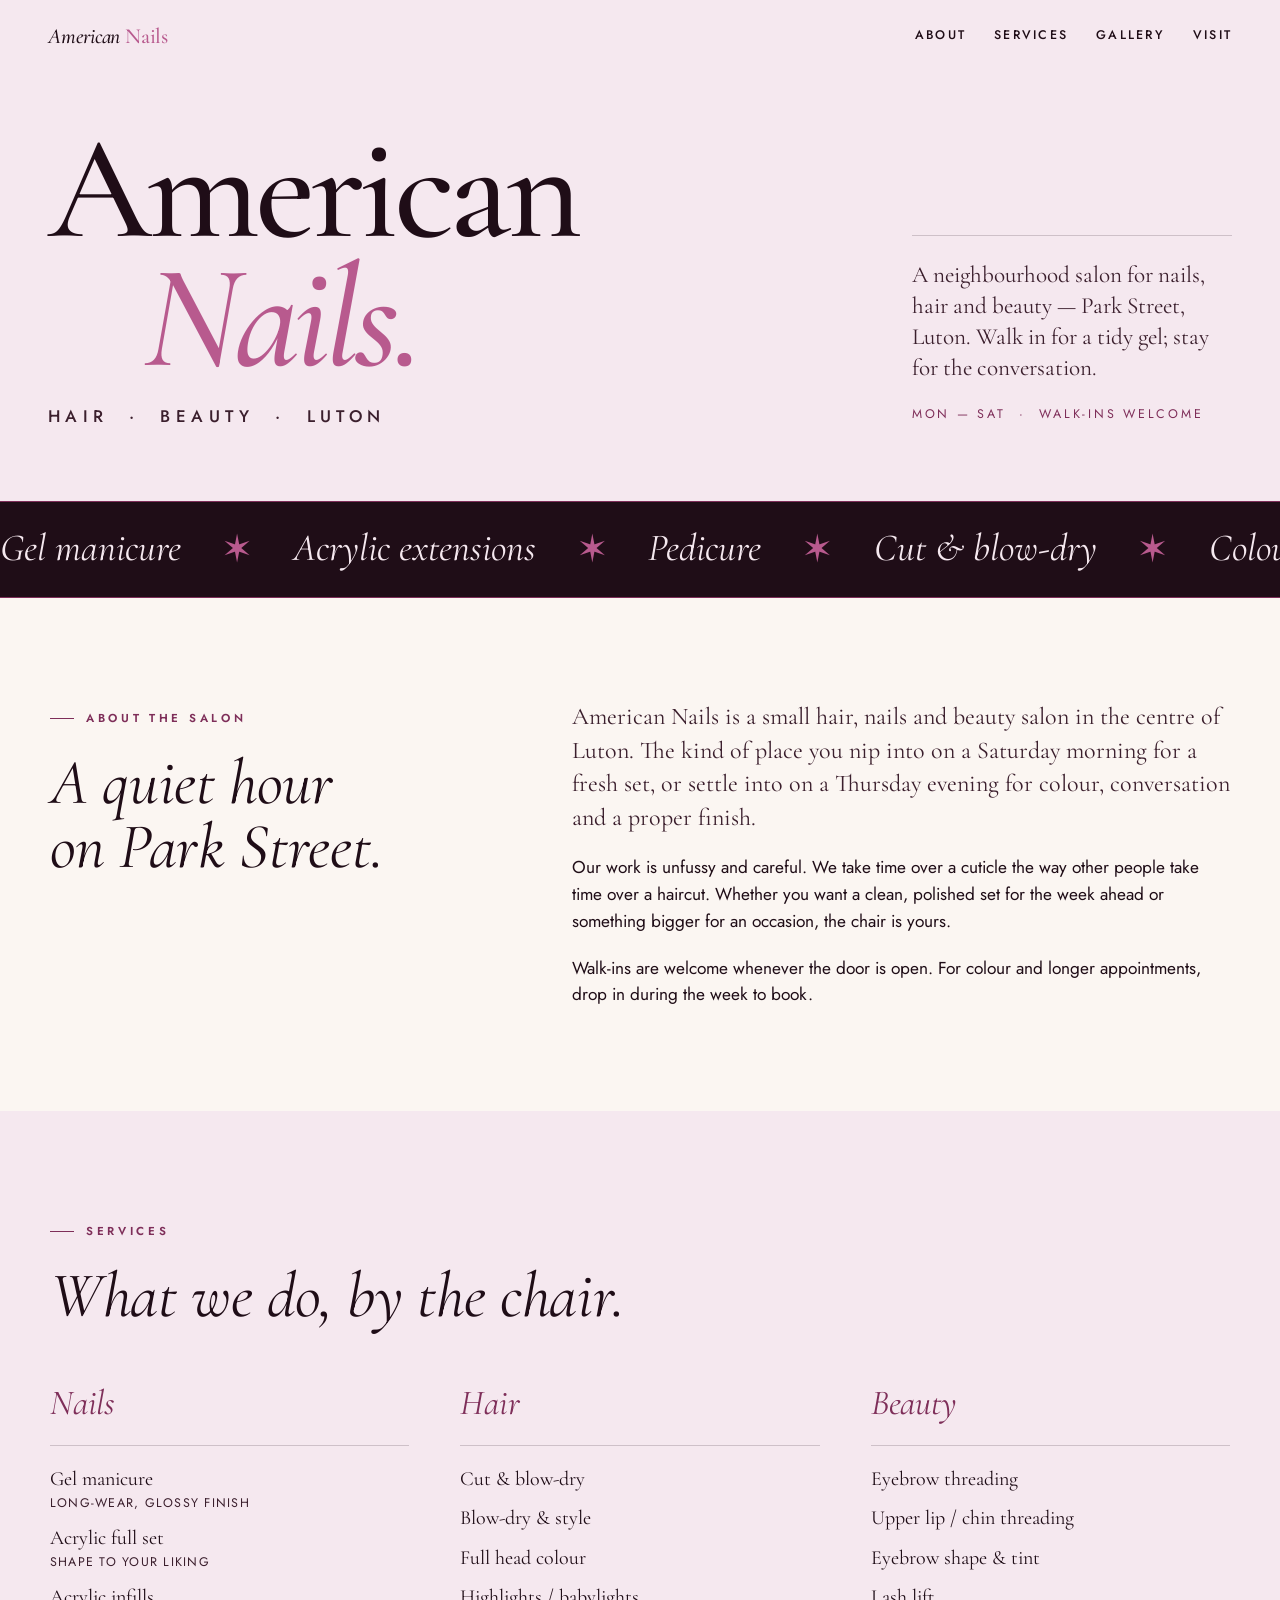
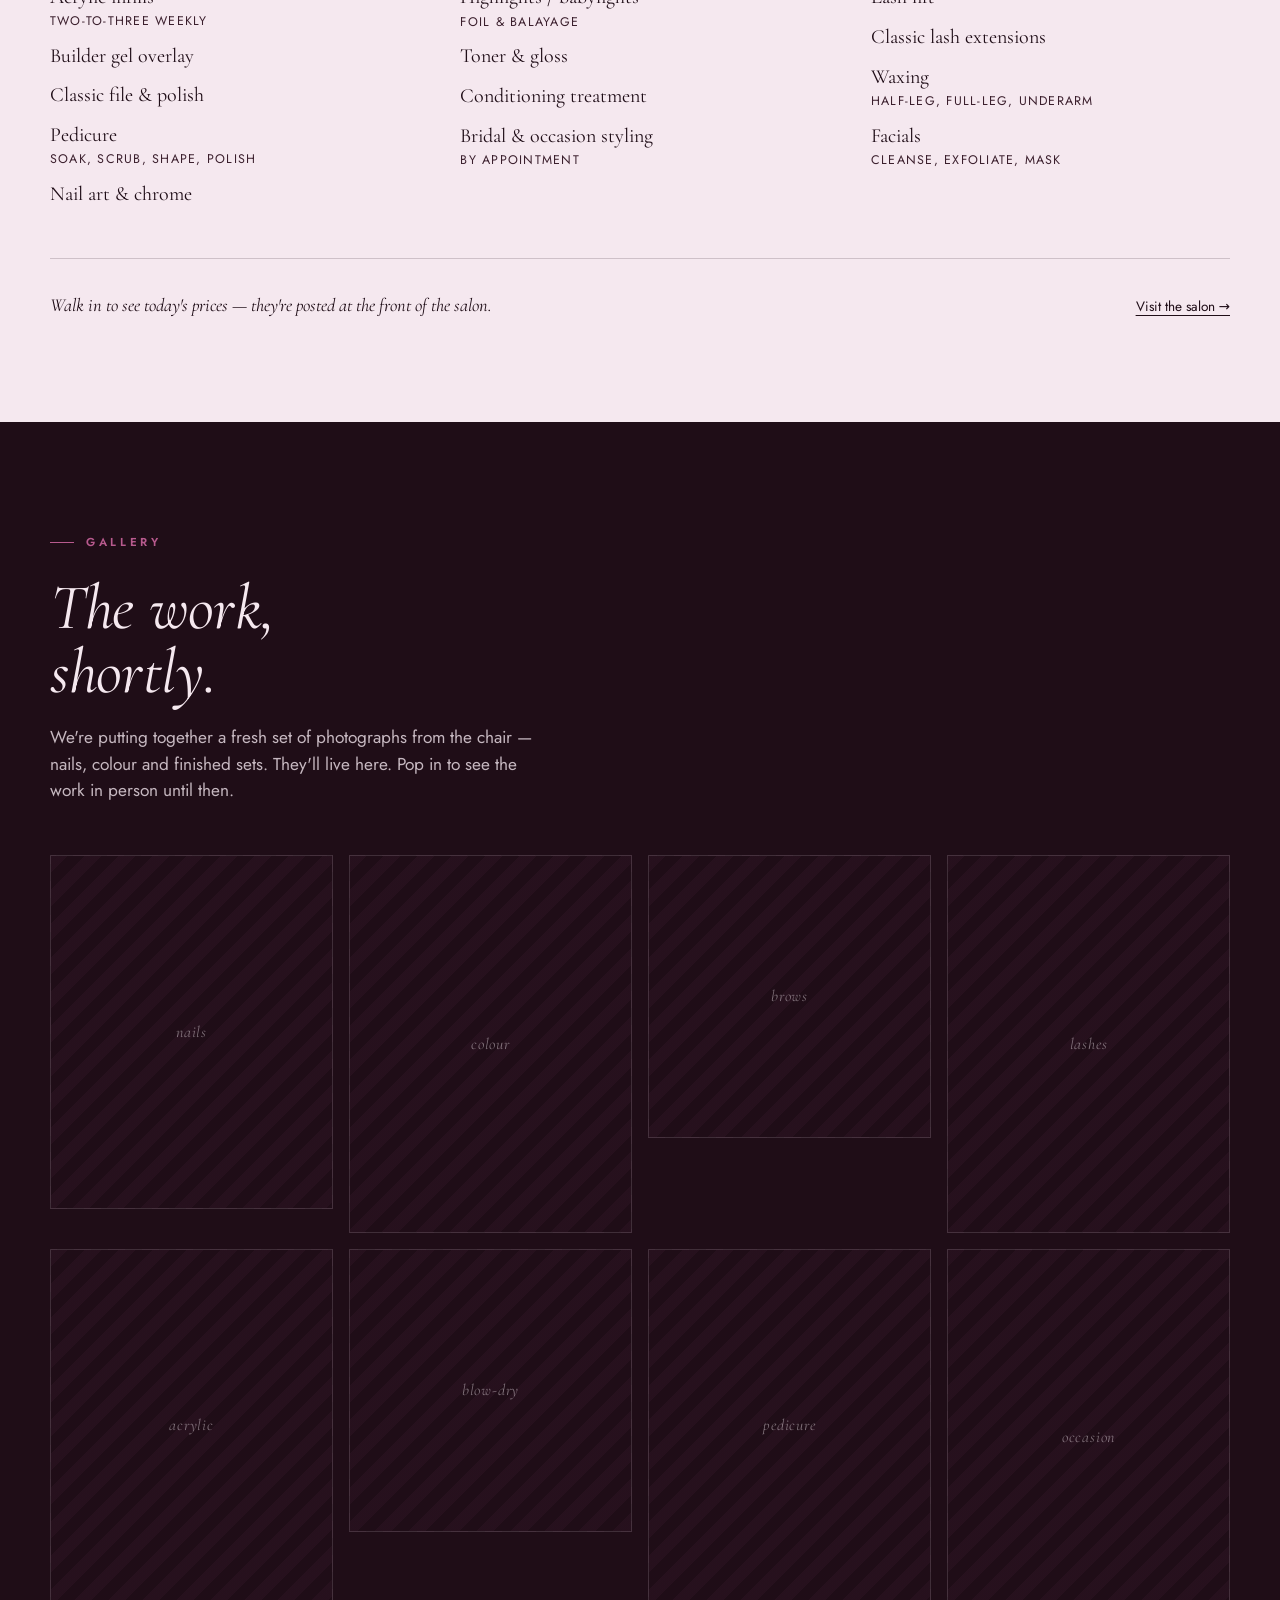
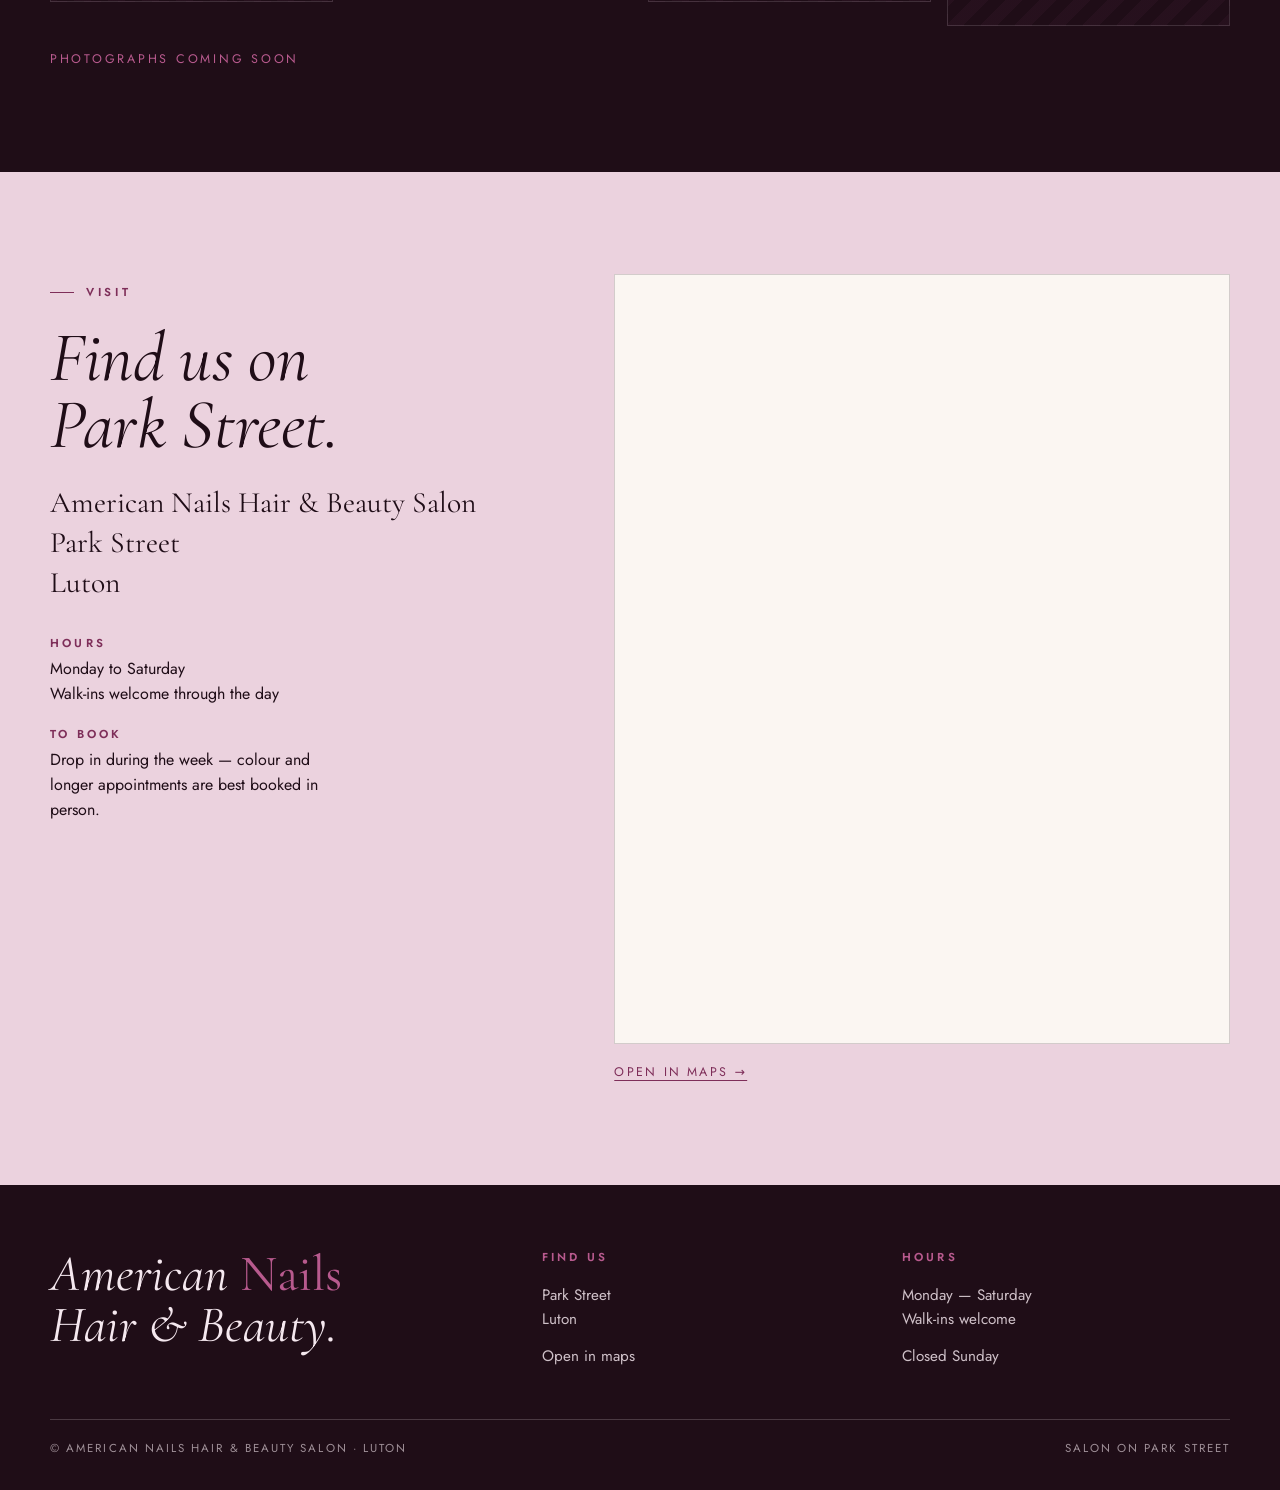
==== index.html @ e78042a4 "Build Jr · american-nails-hair-beauty-salon · 2026-05-12" ====
<!doctype html>
<html lang="en-GB">
<head>
<meta charset="utf-8">
<meta name="viewport" content="width=device-width, initial-scale=1">
<title>American Nails Hair &amp; Beauty Salon — Luton</title>
<meta name="description" content="Nails, hair and beauty on Park Street, Luton. A neighbourhood salon for gel, acrylic, cuts, colour, brows, lashes and waxing.">
<link rel="preconnect" href="https://fonts.googleapis.com">
<link rel="preconnect" href="https://fonts.gstatic.com" crossorigin>
<link href="https://fonts.googleapis.com/css2?family=Cormorant+Garamond:ital,wght@0,300;0,500;0,700;1,400;1,500&family=Jost:wght@300;400;500;600&display=swap" rel="stylesheet">
<style>
  :root {
    --rose:       #B85A8E;
    --rose-deep:  #7E2E59;
    --blush:      #F5E8EF;
    --blush-deep: #EBD2DE;
    --cream:      #FBF6F2;
    --ink:        #1F0D17;
    --ink-soft:   #3B1F2D;
    --rule:       rgba(31, 13, 23, 0.18);
    --display: "Cormorant Garamond", "Times New Roman", serif;
    --body:    "Jost", system-ui, sans-serif;
  }

  * { box-sizing: border-box; }
  html { -webkit-text-size-adjust: 100%; scroll-behavior: smooth; }
  body {
    margin: 0;
    background: var(--blush);
    color: var(--ink);
    font-family: var(--body);
    font-weight: 400;
    font-size: clamp(0.98rem, 0.85rem + 0.35vw, 1.08rem);
    line-height: 1.55;
    text-rendering: optimizeLegibility;
    -webkit-font-smoothing: antialiased;
  }

  h1, h2, h3, h4 {
    font-family: var(--display);
    font-weight: 500;
    text-wrap: balance;
    letter-spacing: -0.005em;
    margin: 0;
  }
  p { text-wrap: pretty; margin: 0; }

  a { color: inherit; text-underline-offset: 4px; text-decoration-thickness: 1px; }
  a:hover { color: var(--rose-deep); }

  /* ───── Top bar ───── */
  .topbar {
    display: flex;
    align-items: center;
    justify-content: space-between;
    padding: 1.25rem clamp(1.25rem, 4vw, 3rem);
    font-size: 0.78rem;
    letter-spacing: 0.18em;
    text-transform: uppercase;
    font-weight: 500;
  }
  .topbar a { text-decoration: none; }
  .topbar nav { display: none; gap: 1.75rem; }
  @media (min-width: 780px) {
    .topbar nav { display: flex; }
  }
  .topbar nav a { position: relative; padding-bottom: 2px; }
  .topbar nav a::after {
    content: ""; position: absolute; inset: auto 0 0 0;
    height: 1px; background: var(--rose);
    transform: scaleX(0); transform-origin: left;
    transition: transform .35s ease;
  }
  .topbar nav a:hover::after { transform: scaleX(1); }

  .mark {
    font-family: var(--display);
    font-style: italic;
    font-size: 1.35rem;
    letter-spacing: -0.01em;
    text-transform: none;
  }
  .mark em { font-style: normal; color: var(--rose); }

  /* ───── Hero ───── */
  .hero {
    padding: clamp(2rem, 4vw, 4rem) clamp(1.25rem, 4vw, 3rem) clamp(3rem, 6vw, 6rem);
    position: relative;
  }
  .hero__grid {
    display: grid;
    grid-template-columns: 1fr;
    gap: clamp(1.5rem, 3vw, 2.5rem);
    align-items: end;
  }
  @media (min-width: 980px) {
    .hero__grid { grid-template-columns: 1.55fr 1fr; align-items: end; }
  }

  .hero h1 {
    font-size: clamp(3.2rem, 11.5vw, 10.5rem);
    line-height: 0.88;
    letter-spacing: -0.035em;
    font-weight: 500;
    color: var(--ink);
  }
  .hero h1 .italic {
    font-style: italic;
    color: var(--rose);
    display: block;
    text-indent: clamp(2rem, 8vw, 6rem);
  }
  .hero h1 .small-row {
    display: block;
    font-size: clamp(0.78rem, 0.6rem + 1vw, 1.05rem);
    font-family: var(--body);
    font-style: normal;
    letter-spacing: 0.32em;
    text-transform: uppercase;
    color: var(--ink-soft);
    margin-top: clamp(1.25rem, 2vw, 2rem);
    font-weight: 500;
  }

  .hero__aside {
    border-top: 1px solid var(--rule);
    padding-top: 1.5rem;
    max-width: 32ch;
    justify-self: end;
    text-align: left;
  }
  .hero__aside p {
    font-family: var(--display);
    font-size: clamp(1.1rem, 1vw + 0.85rem, 1.45rem);
    line-height: 1.35;
    color: var(--ink-soft);
    font-weight: 400;
  }
  .hero__aside .meta {
    margin-top: 1.25rem;
    font-family: var(--body);
    font-size: 0.78rem;
    letter-spacing: 0.22em;
    text-transform: uppercase;
    color: var(--rose-deep);
  }

  /* ───── Marquee ───── */
  .marquee {
    background: var(--ink);
    color: var(--blush);
    overflow: hidden;
    border-top: 1px solid var(--rose-deep);
    border-bottom: 1px solid var(--rose-deep);
    padding: 1.1rem 0;
    --speed: 38s;
  }
  .marquee__track {
    display: inline-flex;
    align-items: center;
    gap: 2.5rem;
    white-space: nowrap;
    animation: scroll var(--speed) linear infinite;
    font-family: var(--display);
    font-style: italic;
    font-size: clamp(1.5rem, 3vw + 0.75rem, 2.4rem);
    font-weight: 400;
  }
  .marquee__track span { display: inline-block; }
  .marquee__track .dot {
    color: var(--rose);
    font-style: normal;
    font-family: var(--body);
  }
  @keyframes scroll { from { transform: translateX(0); } to { transform: translateX(-50%); } }
  @media (prefers-reduced-motion: reduce) {
    .marquee__track { animation: none; }
  }

  /* ───── Slab system ───── */
  .slab {
    padding: clamp(4rem, 8vw, 8rem) clamp(1.25rem, 4vw, 3rem);
  }
  .slab--cream { background: var(--cream); }
  .slab--blush { background: var(--blush); }
  .slab--blush-deep { background: var(--blush-deep); }
  .slab--ink   { background: var(--ink); color: var(--blush); }
  .slab--ink a:hover { color: var(--rose); }
  .slab--ink .rule { background: rgba(245,232,239,0.2); }

  .container { max-width: 1180px; margin: 0 auto; }

  .eyebrow {
    display: inline-flex;
    align-items: center;
    gap: 0.75rem;
    font-size: 0.72rem;
    letter-spacing: 0.32em;
    text-transform: uppercase;
    color: var(--rose-deep);
    margin-bottom: 1.5rem;
    font-weight: 600;
  }
  .slab--ink .eyebrow { color: var(--rose); }
  .eyebrow::before {
    content: "";
    width: 1.5rem; height: 1px; background: currentColor;
  }

  /* ───── About ───── */
  .about__grid {
    display: grid;
    gap: clamp(2rem, 4vw, 4rem);
    grid-template-columns: 1fr;
  }
  @media (min-width: 880px) {
    .about__grid { grid-template-columns: 1fr 1.4fr; }
  }
  .about h2 {
    font-size: clamp(2.4rem, 5vw, 4.2rem);
    line-height: 1;
    font-style: italic;
    font-weight: 400;
    color: var(--ink);
  }
  .about__body p + p { margin-top: 1.25rem; }
  .about__body p:first-child {
    font-size: clamp(1.15rem, 1.4vw + 0.85rem, 1.5rem);
    font-family: var(--display);
    font-weight: 400;
    line-height: 1.4;
    color: var(--ink-soft);
  }

  /* ───── Services menu ───── */
  .menu {
    display: grid;
    gap: clamp(2.5rem, 4vw, 4rem);
    grid-template-columns: 1fr;
    margin-top: clamp(2rem, 4vw, 3rem);
  }
  @media (min-width: 880px) {
    .menu { grid-template-columns: repeat(3, 1fr); }
  }
  .menu__col h3 {
    font-size: clamp(1.6rem, 2vw + 1rem, 2.2rem);
    font-style: italic;
    font-weight: 400;
    color: var(--rose-deep);
    padding-bottom: 0.85rem;
    border-bottom: 1px solid var(--rule);
    margin-bottom: 1.25rem;
  }
  .menu ul { list-style: none; padding: 0; margin: 0; display: grid; gap: 0.85rem; }
  .menu li {
    display: grid;
    grid-template-columns: 1fr;
    align-items: baseline;
    font-family: var(--display);
    font-size: clamp(1.05rem, 1vw + 0.8rem, 1.25rem);
    line-height: 1.3;
  }
  .menu li .item-note {
    font-family: var(--body);
    font-size: 0.78rem;
    letter-spacing: 0.1em;
    text-transform: uppercase;
    color: var(--ink-soft);
    margin-top: 0.2rem;
    font-weight: 400;
  }

  .services__foot {
    margin-top: clamp(3rem, 4vw, 4.5rem);
    padding-top: 2rem;
    border-top: 1px solid var(--rule);
    display: flex;
    flex-wrap: wrap;
    gap: 1rem 2rem;
    align-items: baseline;
    justify-content: space-between;
    font-size: 0.85rem;
  }
  .services__foot em {
    font-family: var(--display);
    font-style: italic;
    font-size: 1.15rem;
    color: var(--ink);
  }

  /* ───── Gallery ───── */
  .gallery h2 {
    font-size: clamp(2.4rem, 5vw, 4.2rem);
    line-height: 1;
    font-style: italic;
    font-weight: 400;
  }
  .gallery__intro {
    max-width: 50ch;
    margin-top: 1.25rem;
    color: rgba(245,232,239,0.78);
  }
  .gallery__grid {
    margin-top: clamp(2.5rem, 4vw, 4rem);
    display: grid;
    gap: 0.75rem;
    grid-template-columns: repeat(2, 1fr);
  }
  @media (min-width: 720px) {
    .gallery__grid { grid-template-columns: repeat(4, 1fr); gap: 1rem; }
  }
  .gallery__cell {
    position: relative;
    aspect-ratio: 3 / 4;
    border: 1px solid rgba(245,232,239,0.15);
    display: grid;
    place-items: center;
    color: rgba(245,232,239,0.45);
    overflow: hidden;
    background:
      repeating-linear-gradient(
        135deg,
        rgba(184,90,142,0.05) 0 12px,
        rgba(184,90,142,0.0) 12px 24px
      );
  }
  .gallery__cell:nth-child(odd) { aspect-ratio: 4 / 5; }
  .gallery__cell:nth-child(3n)  { aspect-ratio: 1 / 1; }
  .gallery__cell span {
    font-family: var(--display);
    font-style: italic;
    font-size: 1rem;
    letter-spacing: 0.05em;
  }
  .gallery__note {
    margin-top: 1.5rem;
    font-size: 0.78rem;
    letter-spacing: 0.22em;
    text-transform: uppercase;
    color: var(--rose);
  }

  /* ───── Contact / Visit ───── */
  .visit__grid {
    display: grid;
    gap: clamp(2rem, 4vw, 3.5rem);
    grid-template-columns: 1fr;
    align-items: start;
  }
  @media (min-width: 880px) {
    .visit__grid { grid-template-columns: 1fr 1.2fr; }
  }
  .visit h2 {
    font-size: clamp(2.6rem, 5.5vw, 4.5rem);
    line-height: 0.95;
    font-style: italic;
    font-weight: 400;
  }
  .visit address {
    font-style: normal;
    font-family: var(--display);
    font-size: clamp(1.3rem, 1.5vw + 0.9rem, 1.85rem);
    line-height: 1.35;
    margin-top: 1.5rem;
    color: var(--ink);
  }
  .visit address span { display: block; }
  .visit__meta {
    margin-top: 2rem;
    display: grid;
    gap: 1.25rem;
    font-size: 0.85rem;
    max-width: 36ch;
  }
  .visit__meta dt {
    font-size: 0.72rem;
    letter-spacing: 0.28em;
    text-transform: uppercase;
    color: var(--rose-deep);
    margin-bottom: 0.25rem;
    font-weight: 600;
  }
  .visit__meta dd { margin: 0; font-size: 1rem; }

  .map-frame {
    border: 1px solid var(--rule);
    aspect-ratio: 4 / 5;
    width: 100%;
    background: var(--cream);
  }
  @media (min-width: 880px) {
    .map-frame { aspect-ratio: 4 / 5; }
  }

  /* ───── Footer ───── */
  footer {
    background: var(--ink);
    color: var(--blush);
    padding: clamp(3rem, 5vw, 5rem) clamp(1.25rem, 4vw, 3rem) 2rem;
  }
  .foot__grid {
    display: grid;
    gap: 2rem;
    grid-template-columns: 1fr;
  }
  @media (min-width: 780px) {
    .foot__grid { grid-template-columns: 1.4fr 1fr 1fr; align-items: start; }
  }
  .foot__title {
    font-family: var(--display);
    font-style: italic;
    font-size: clamp(2.2rem, 4vw, 3.5rem);
    line-height: 1;
    color: var(--blush);
  }
  .foot__title em {
    font-style: normal;
    color: var(--rose);
  }
  .foot__col h4 {
    font-family: var(--body);
    font-size: 0.72rem;
    letter-spacing: 0.28em;
    text-transform: uppercase;
    color: var(--rose);
    margin-bottom: 1rem;
    font-weight: 600;
  }
  .foot__col p, .foot__col a {
    color: rgba(245,232,239,0.82);
    text-decoration: none;
    line-height: 1.6;
    font-size: 0.95rem;
  }
  .foot__col a:hover { color: var(--rose); }
  .foot__rule {
    margin-top: clamp(2.5rem, 4vw, 4rem);
    padding-top: 1.25rem;
    border-top: 1px solid rgba(245,232,239,0.2);
    font-size: 0.72rem;
    letter-spacing: 0.18em;
    text-transform: uppercase;
    color: rgba(245,232,239,0.6);
    display: flex;
    justify-content: space-between;
    flex-wrap: wrap;
    gap: 0.5rem;
  }

  /* ───── Scroll reveals (progressive enhancement) ───── */
  @supports (animation-timeline: view()) {
    .reveal {
      animation: rise both;
      animation-timeline: view();
      animation-range: entry 0% cover 30%;
    }
    @keyframes rise {
      from { opacity: 0; transform: translateY(1.5rem); }
      to   { opacity: 1; transform: translateY(0); }
    }
  }
  @media (prefers-reduced-motion: reduce) {
    .reveal { animation: none !important; opacity: 1 !important; transform: none !important; }
  }

  /* small util */
  .sr-only {
    position: absolute; width: 1px; height: 1px; padding: 0;
    margin: -1px; overflow: hidden; clip: rect(0,0,0,0);
    white-space: nowrap; border: 0;
  }
</style>
</head>
<body>

<header class="topbar">
  <a href="#top" class="mark">American <em>Nails</em></a>
  <nav aria-label="primary">
    <a href="#about">About</a>
    <a href="#services">Services</a>
    <a href="#gallery">Gallery</a>
    <a href="#visit">Visit</a>
  </nav>
</header>

<section id="top" class="hero">
  <div class="hero__grid">
    <h1>
      American
      <span class="italic">Nails.</span>
      <span class="small-row">Hair &nbsp;·&nbsp; Beauty &nbsp;·&nbsp; Luton</span>
    </h1>
    <aside class="hero__aside">
      <p>A neighbourhood salon for nails, hair and beauty — Park Street, Luton. Walk in for a tidy gel; stay for the conversation.</p>
      <div class="meta">Mon — Sat &nbsp;·&nbsp; Walk-ins welcome</div>
    </aside>
  </div>
</section>

<section class="marquee" aria-hidden="true">
  <div class="marquee__track">
    <span>Gel manicure</span><span class="dot">✶</span>
    <span>Acrylic extensions</span><span class="dot">✶</span>
    <span>Pedicure</span><span class="dot">✶</span>
    <span>Cut &amp; blow-dry</span><span class="dot">✶</span>
    <span>Colour</span><span class="dot">✶</span>
    <span>Threading</span><span class="dot">✶</span>
    <span>Waxing</span><span class="dot">✶</span>
    <span>Lashes</span><span class="dot">✶</span>
    <span>Brows</span><span class="dot">✶</span>
    <!-- duplicate for seamless loop -->
    <span>Gel manicure</span><span class="dot">✶</span>
    <span>Acrylic extensions</span><span class="dot">✶</span>
    <span>Pedicure</span><span class="dot">✶</span>
    <span>Cut &amp; blow-dry</span><span class="dot">✶</span>
    <span>Colour</span><span class="dot">✶</span>
    <span>Threading</span><span class="dot">✶</span>
    <span>Waxing</span><span class="dot">✶</span>
    <span>Lashes</span><span class="dot">✶</span>
    <span>Brows</span><span class="dot">✶</span>
  </div>
</section>

<section id="about" class="slab slab--cream about">
  <div class="container about__grid">
    <div class="reveal">
      <div class="eyebrow">About the salon</div>
      <h2>A quiet hour<br>on Park Street.</h2>
    </div>
    <div class="about__body reveal">
      <p>American Nails is a small hair, nails and beauty salon in the centre of Luton. The kind of place you nip into on a Saturday morning for a fresh set, or settle into on a Thursday evening for colour, conversation and a proper finish.</p>
      <p>Our work is unfussy and careful. We take time over a cuticle the way other people take time over a haircut. Whether you want a clean, polished set for the week ahead or something bigger for an occasion, the chair is yours.</p>
      <p>Walk-ins are welcome whenever the door is open. For colour and longer appointments, drop in during the week to book.</p>
    </div>
  </div>
</section>

<section id="services" class="slab slab--blush services">
  <div class="container">
    <div class="reveal">
      <div class="eyebrow">Services</div>
      <h2 style="font-size: clamp(2.4rem, 5vw, 4.2rem); font-style: italic; font-weight: 400; line-height: 1;">
        What we do, by the chair.
      </h2>
    </div>

    <div class="menu">
      <div class="menu__col reveal">
        <h3>Nails</h3>
        <ul>
          <li>Gel manicure<br><span class="item-note">Long-wear, glossy finish</span></li>
          <li>Acrylic full set<br><span class="item-note">Shape to your liking</span></li>
          <li>Acrylic infills<br><span class="item-note">Two-to-three weekly</span></li>
          <li>Builder gel overlay</li>
          <li>Classic file &amp; polish</li>
          <li>Pedicure<br><span class="item-note">Soak, scrub, shape, polish</span></li>
          <li>Nail art &amp; chrome</li>
        </ul>
      </div>

      <div class="menu__col reveal">
        <h3>Hair</h3>
        <ul>
          <li>Cut &amp; blow-dry</li>
          <li>Blow-dry &amp; style</li>
          <li>Full head colour</li>
          <li>Highlights / babylights<br><span class="item-note">Foil &amp; balayage</span></li>
          <li>Toner &amp; gloss</li>
          <li>Conditioning treatment</li>
          <li>Bridal &amp; occasion styling<br><span class="item-note">By appointment</span></li>
        </ul>
      </div>

      <div class="menu__col reveal">
        <h3>Beauty</h3>
        <ul>
          <li>Eyebrow threading</li>
          <li>Upper lip / chin threading</li>
          <li>Eyebrow shape &amp; tint</li>
          <li>Lash lift</li>
          <li>Classic lash extensions</li>
          <li>Waxing<br><span class="item-note">Half-leg, full-leg, underarm</span></li>
          <li>Facials<br><span class="item-note">Cleanse, exfoliate, mask</span></li>
        </ul>
      </div>
    </div>

    <div class="services__foot">
      <em>Walk in to see today's prices — they're posted at the front of the salon.</em>
      <a href="#visit">Visit the salon →</a>
    </div>
  </div>
</section>

<section id="gallery" class="slab slab--ink gallery">
  <div class="container">
    <div class="reveal">
      <div class="eyebrow">Gallery</div>
      <h2>The work,<br>shortly.</h2>
      <p class="gallery__intro">We're putting together a fresh set of photographs from the chair — nails, colour and finished sets. They'll live here. Pop in to see the work in person until then.</p>
    </div>

    <div class="gallery__grid reveal">
      <div class="gallery__cell"><span>nails</span></div>
      <div class="gallery__cell"><span>colour</span></div>
      <div class="gallery__cell"><span>brows</span></div>
      <div class="gallery__cell"><span>lashes</span></div>
      <div class="gallery__cell"><span>acrylic</span></div>
      <div class="gallery__cell"><span>blow-dry</span></div>
      <div class="gallery__cell"><span>pedicure</span></div>
      <div class="gallery__cell"><span>occasion</span></div>
    </div>

    <p class="gallery__note">Photographs coming soon</p>
  </div>
</section>

<section id="visit" class="slab slab--blush-deep visit">
  <div class="container visit__grid">
    <div class="reveal">
      <div class="eyebrow">Visit</div>
      <h2>Find us on<br>Park Street.</h2>
      <address>
        <span>American Nails Hair &amp; Beauty Salon</span>
        <span>Park Street</span>
        <span>Luton</span>
      </address>
      <dl class="visit__meta">
        <div>
          <dt>Hours</dt>
          <dd>Monday to Saturday<br>Walk-ins welcome through the day</dd>
        </div>
        <div>
          <dt>To book</dt>
          <dd>Drop in during the week — colour and longer appointments are best booked in person.</dd>
        </div>
      </dl>
    </div>

    <div class="reveal">
      <iframe
        class="map-frame"
        title="Map showing American Nails on Park Street, Luton"
        loading="lazy"
        referrerpolicy="no-referrer-when-downgrade"
        src="https://www.openstreetmap.org/export/embed.html?bbox=-0.4176797%2C51.8728022%2C-0.4076797%2C51.8828022&amp;layer=mapnik&amp;marker=51.8778022%2C-0.4126797"></iframe>
      <p style="margin-top: 0.75rem; font-size: 0.78rem; letter-spacing: 0.18em; text-transform: uppercase; color: var(--rose-deep);">
        <a href="https://www.openstreetmap.org/?mlat=51.8778022&amp;mlon=-0.4126797#map=18/51.8778022/-0.4126797" target="_blank" rel="noopener">Open in maps →</a>
      </p>
    </div>
  </div>
</section>

<footer>
  <div class="container">
    <div class="foot__grid">
      <div>
        <p class="foot__title">American <em>Nails</em><br>Hair &amp; Beauty.</p>
      </div>
      <div class="foot__col">
        <h4>Find us</h4>
        <p>Park Street<br>Luton</p>
        <p style="margin-top: 0.75rem;"><a href="https://www.openstreetmap.org/?mlat=51.8778022&amp;mlon=-0.4126797#map=18/51.8778022/-0.4126797" target="_blank" rel="noopener">Open in maps</a></p>
      </div>
      <div class="foot__col">
        <h4>Hours</h4>
        <p>Monday — Saturday<br>Walk-ins welcome</p>
        <p style="margin-top: 0.75rem;">Closed Sunday</p>
      </div>
    </div>
    <div class="foot__rule">
      <span>© American Nails Hair &amp; Beauty Salon · Luton</span>
      <span>Salon on Park Street</span>
    </div>
  </div>
</footer>

</body>
</html>
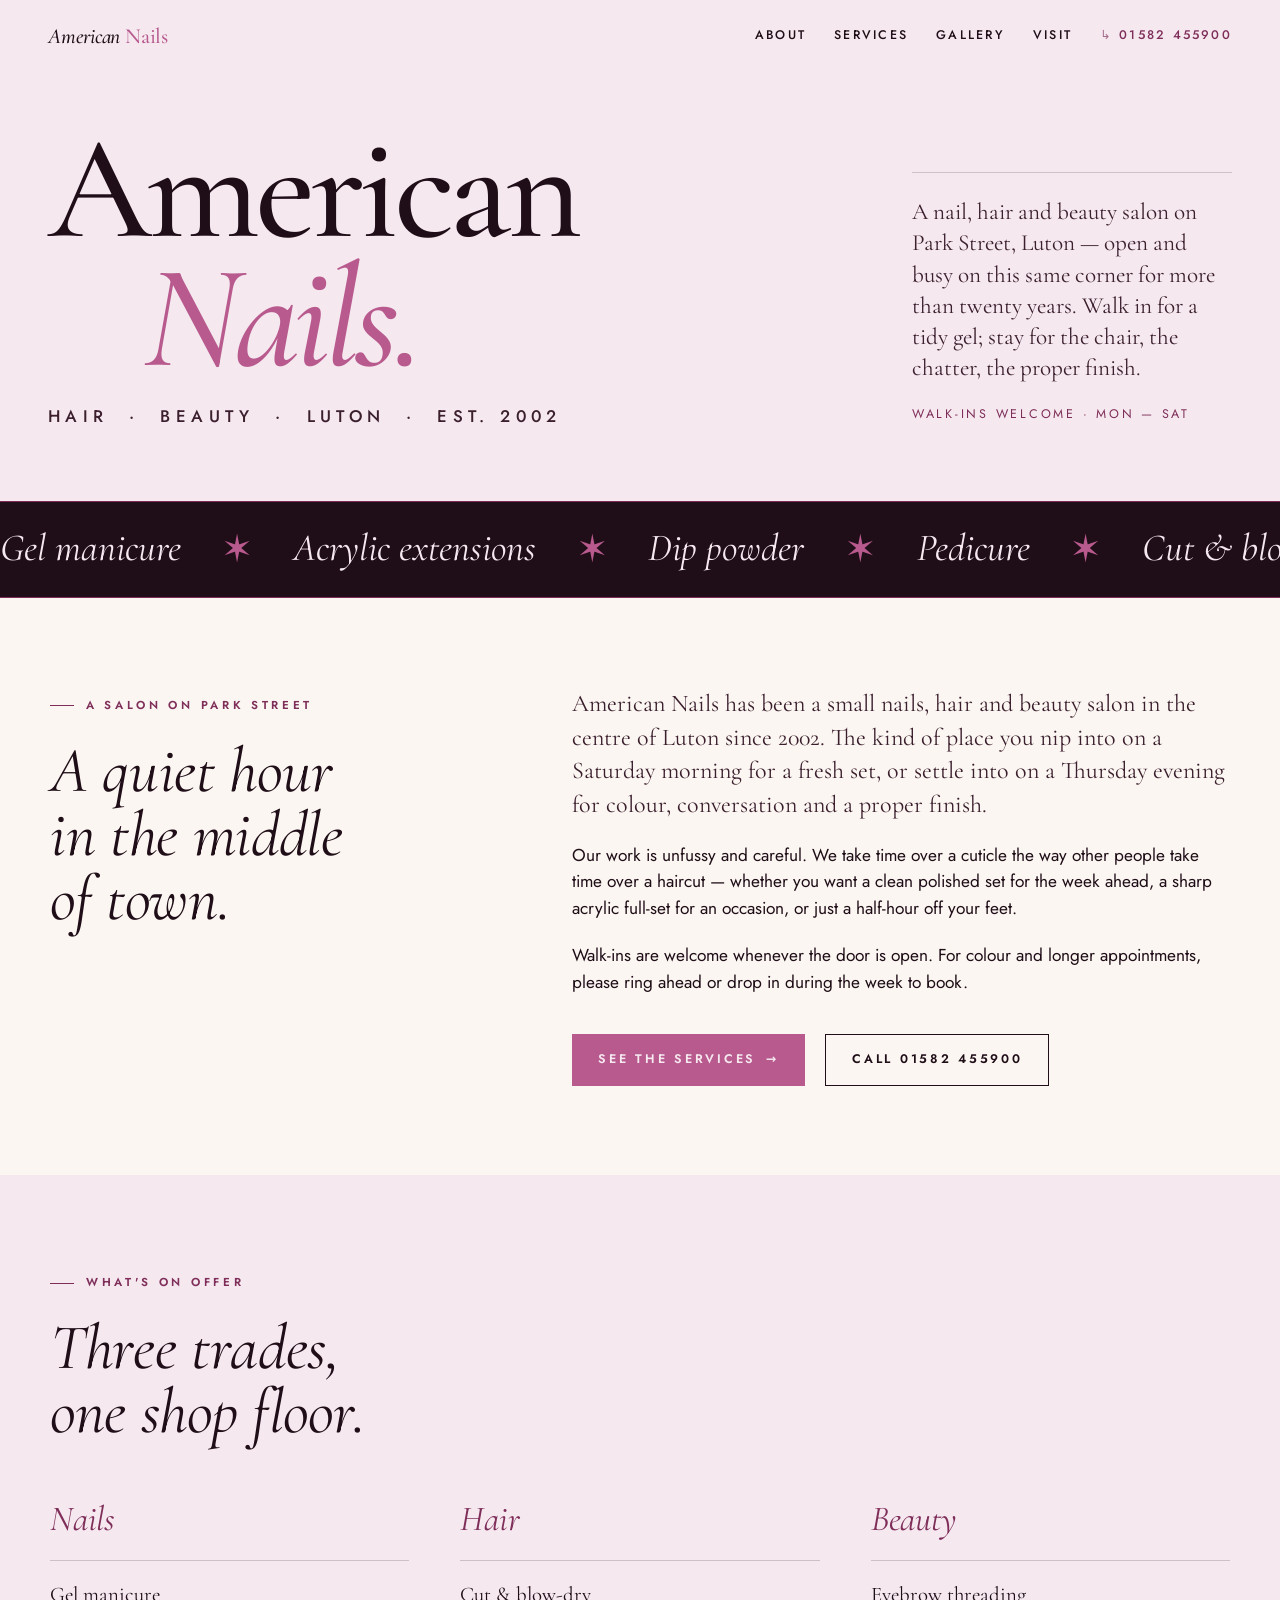
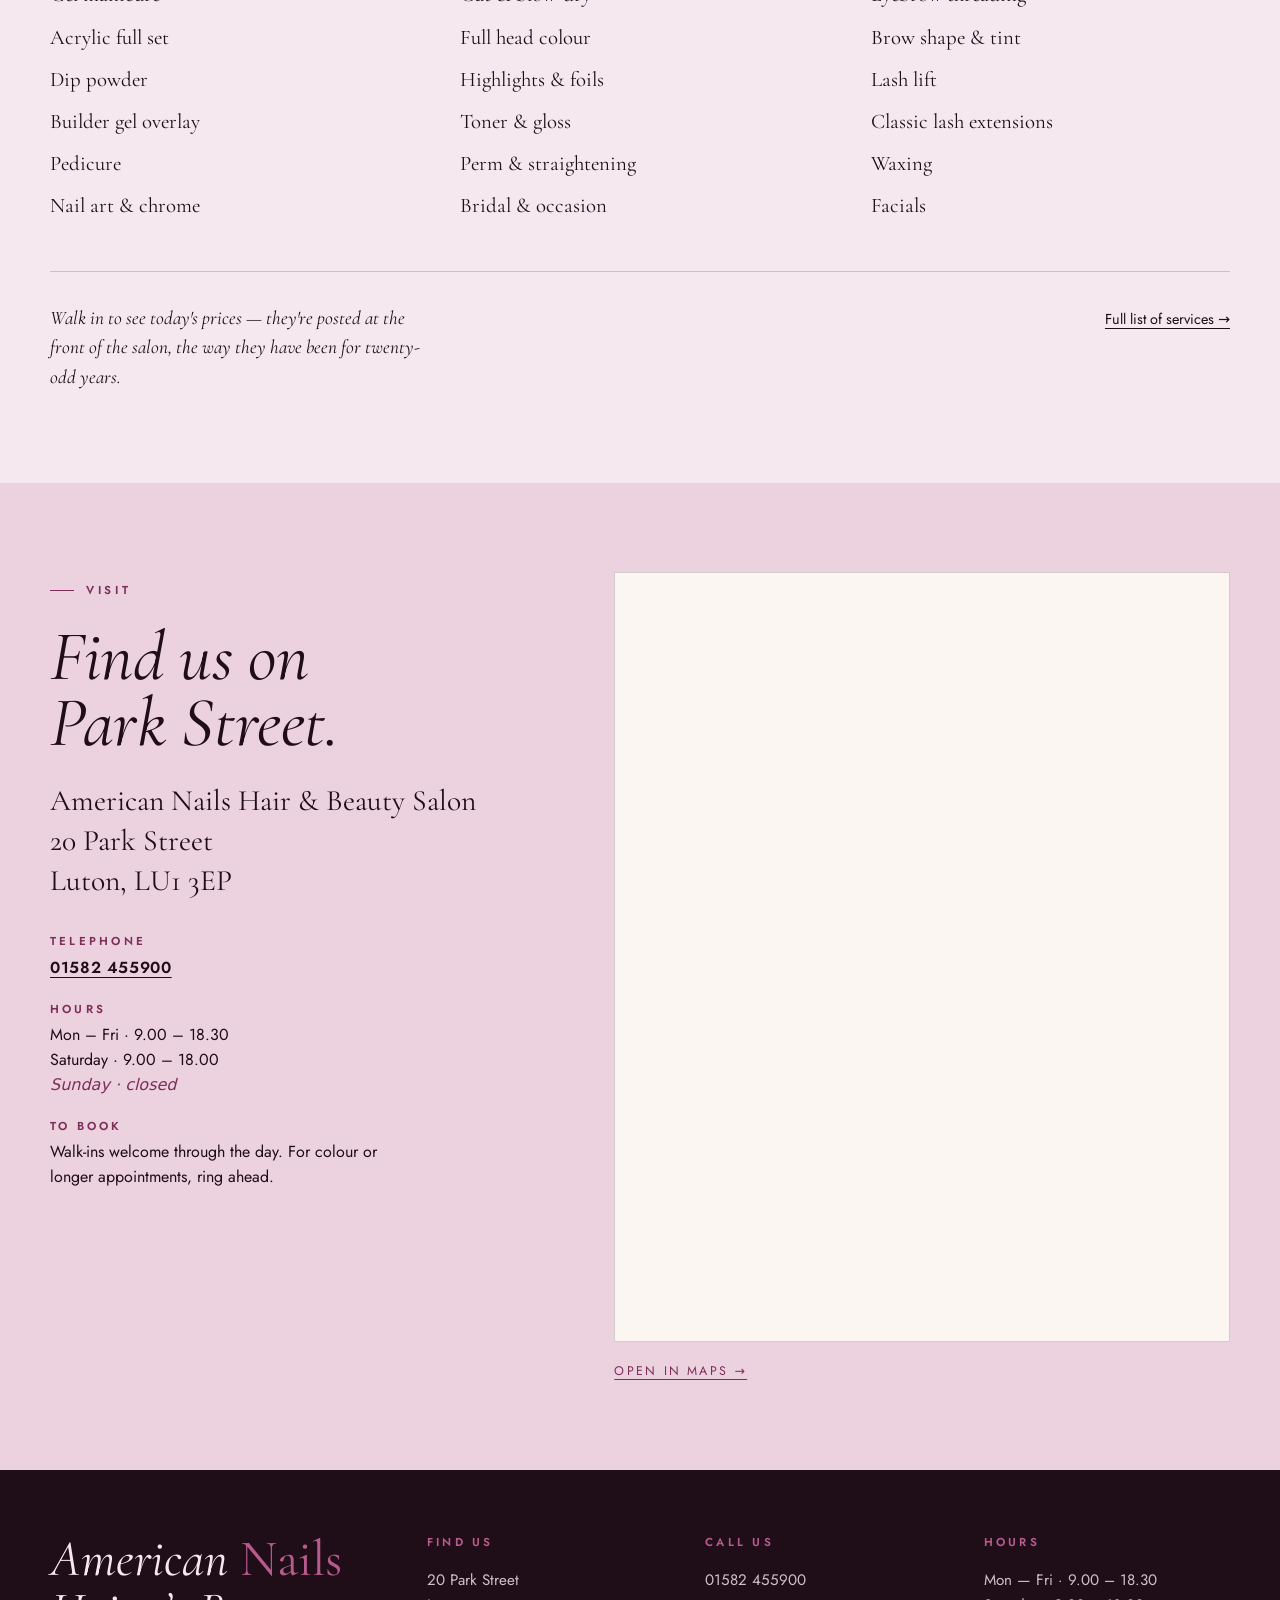
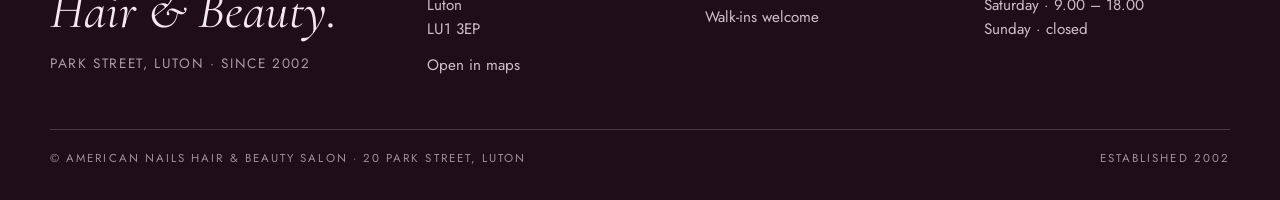
==== commit 1e752351: "Build Jr · american-nails-hair-beauty-salon · 2026-05-30" ====
--- a/index.html
+++ b/index.html
@@ -3,496 +3,45 @@
 <head>
 <meta charset="utf-8">
 <meta name="viewport" content="width=device-width, initial-scale=1">
-<title>American Nails Hair &amp; Beauty Salon — Luton</title>
-<meta name="description" content="Nails, hair and beauty on Park Street, Luton. A neighbourhood salon for gel, acrylic, cuts, colour, brows, lashes and waxing.">
+<title>American Nails Hair &amp; Beauty Salon — Park Street, Luton</title>
+<meta name="description" content="A neighbourhood nail, hair and beauty salon on Park Street, Luton — open since 2002. Gel, acrylic, pedicure, cuts, colour, brows, lashes and waxing.">
 <link rel="preconnect" href="https://fonts.googleapis.com">
 <link rel="preconnect" href="https://fonts.gstatic.com" crossorigin>
 <link href="https://fonts.googleapis.com/css2?family=Cormorant+Garamond:ital,wght@0,300;0,500;0,700;1,400;1,500&family=Jost:wght@300;400;500;600&display=swap" rel="stylesheet">
-<style>
-  :root {
-    --rose:       #B85A8E;
-    --rose-deep:  #7E2E59;
-    --blush:      #F5E8EF;
-    --blush-deep: #EBD2DE;
-    --cream:      #FBF6F2;
-    --ink:        #1F0D17;
-    --ink-soft:   #3B1F2D;
-    --rule:       rgba(31, 13, 23, 0.18);
-    --display: "Cormorant Garamond", "Times New Roman", serif;
-    --body:    "Jost", system-ui, sans-serif;
-  }
-
-  * { box-sizing: border-box; }
-  html { -webkit-text-size-adjust: 100%; scroll-behavior: smooth; }
-  body {
-    margin: 0;
-    background: var(--blush);
-    color: var(--ink);
-    font-family: var(--body);
-    font-weight: 400;
-    font-size: clamp(0.98rem, 0.85rem + 0.35vw, 1.08rem);
-    line-height: 1.55;
-    text-rendering: optimizeLegibility;
-    -webkit-font-smoothing: antialiased;
-  }
-
-  h1, h2, h3, h4 {
-    font-family: var(--display);
-    font-weight: 500;
-    text-wrap: balance;
-    letter-spacing: -0.005em;
-    margin: 0;
-  }
-  p { text-wrap: pretty; margin: 0; }
-
-  a { color: inherit; text-underline-offset: 4px; text-decoration-thickness: 1px; }
-  a:hover { color: var(--rose-deep); }
-
-  /* ───── Top bar ───── */
-  .topbar {
-    display: flex;
-    align-items: center;
-    justify-content: space-between;
-    padding: 1.25rem clamp(1.25rem, 4vw, 3rem);
-    font-size: 0.78rem;
-    letter-spacing: 0.18em;
-    text-transform: uppercase;
-    font-weight: 500;
-  }
-  .topbar a { text-decoration: none; }
-  .topbar nav { display: none; gap: 1.75rem; }
-  @media (min-width: 780px) {
-    .topbar nav { display: flex; }
-  }
-  .topbar nav a { position: relative; padding-bottom: 2px; }
-  .topbar nav a::after {
-    content: ""; position: absolute; inset: auto 0 0 0;
-    height: 1px; background: var(--rose);
-    transform: scaleX(0); transform-origin: left;
-    transition: transform .35s ease;
-  }
-  .topbar nav a:hover::after { transform: scaleX(1); }
-
-  .mark {
-    font-family: var(--display);
-    font-style: italic;
-    font-size: 1.35rem;
-    letter-spacing: -0.01em;
-    text-transform: none;
-  }
-  .mark em { font-style: normal; color: var(--rose); }
-
-  /* ───── Hero ───── */
-  .hero {
-    padding: clamp(2rem, 4vw, 4rem) clamp(1.25rem, 4vw, 3rem) clamp(3rem, 6vw, 6rem);
-    position: relative;
-  }
-  .hero__grid {
-    display: grid;
-    grid-template-columns: 1fr;
-    gap: clamp(1.5rem, 3vw, 2.5rem);
-    align-items: end;
-  }
-  @media (min-width: 980px) {
-    .hero__grid { grid-template-columns: 1.55fr 1fr; align-items: end; }
-  }
-
-  .hero h1 {
-    font-size: clamp(3.2rem, 11.5vw, 10.5rem);
-    line-height: 0.88;
-    letter-spacing: -0.035em;
-    font-weight: 500;
-    color: var(--ink);
-  }
-  .hero h1 .italic {
-    font-style: italic;
-    color: var(--rose);
-    display: block;
-    text-indent: clamp(2rem, 8vw, 6rem);
-  }
-  .hero h1 .small-row {
-    display: block;
-    font-size: clamp(0.78rem, 0.6rem + 1vw, 1.05rem);
-    font-family: var(--body);
-    font-style: normal;
-    letter-spacing: 0.32em;
-    text-transform: uppercase;
-    color: var(--ink-soft);
-    margin-top: clamp(1.25rem, 2vw, 2rem);
-    font-weight: 500;
-  }
-
-  .hero__aside {
-    border-top: 1px solid var(--rule);
-    padding-top: 1.5rem;
-    max-width: 32ch;
-    justify-self: end;
-    text-align: left;
-  }
-  .hero__aside p {
-    font-family: var(--display);
-    font-size: clamp(1.1rem, 1vw + 0.85rem, 1.45rem);
-    line-height: 1.35;
-    color: var(--ink-soft);
-    font-weight: 400;
-  }
-  .hero__aside .meta {
-    margin-top: 1.25rem;
-    font-family: var(--body);
-    font-size: 0.78rem;
-    letter-spacing: 0.22em;
-    text-transform: uppercase;
-    color: var(--rose-deep);
-  }
-
-  /* ───── Marquee ───── */
-  .marquee {
-    background: var(--ink);
-    color: var(--blush);
-    overflow: hidden;
-    border-top: 1px solid var(--rose-deep);
-    border-bottom: 1px solid var(--rose-deep);
-    padding: 1.1rem 0;
-    --speed: 38s;
-  }
-  .marquee__track {
-    display: inline-flex;
-    align-items: center;
-    gap: 2.5rem;
-    white-space: nowrap;
-    animation: scroll var(--speed) linear infinite;
-    font-family: var(--display);
-    font-style: italic;
-    font-size: clamp(1.5rem, 3vw + 0.75rem, 2.4rem);
-    font-weight: 400;
-  }
-  .marquee__track span { display: inline-block; }
-  .marquee__track .dot {
-    color: var(--rose);
-    font-style: normal;
-    font-family: var(--body);
-  }
-  @keyframes scroll { from { transform: translateX(0); } to { transform: translateX(-50%); } }
-  @media (prefers-reduced-motion: reduce) {
-    .marquee__track { animation: none; }
-  }
-
-  /* ───── Slab system ───── */
-  .slab {
-    padding: clamp(4rem, 8vw, 8rem) clamp(1.25rem, 4vw, 3rem);
-  }
-  .slab--cream { background: var(--cream); }
-  .slab--blush { background: var(--blush); }
-  .slab--blush-deep { background: var(--blush-deep); }
-  .slab--ink   { background: var(--ink); color: var(--blush); }
-  .slab--ink a:hover { color: var(--rose); }
-  .slab--ink .rule { background: rgba(245,232,239,0.2); }
-
-  .container { max-width: 1180px; margin: 0 auto; }
-
-  .eyebrow {
-    display: inline-flex;
-    align-items: center;
-    gap: 0.75rem;
-    font-size: 0.72rem;
-    letter-spacing: 0.32em;
-    text-transform: uppercase;
-    color: var(--rose-deep);
-    margin-bottom: 1.5rem;
-    font-weight: 600;
-  }
-  .slab--ink .eyebrow { color: var(--rose); }
-  .eyebrow::before {
-    content: "";
-    width: 1.5rem; height: 1px; background: currentColor;
-  }
-
-  /* ───── About ───── */
-  .about__grid {
-    display: grid;
-    gap: clamp(2rem, 4vw, 4rem);
-    grid-template-columns: 1fr;
-  }
-  @media (min-width: 880px) {
-    .about__grid { grid-template-columns: 1fr 1.4fr; }
-  }
-  .about h2 {
-    font-size: clamp(2.4rem, 5vw, 4.2rem);
-    line-height: 1;
-    font-style: italic;
-    font-weight: 400;
-    color: var(--ink);
-  }
-  .about__body p + p { margin-top: 1.25rem; }
-  .about__body p:first-child {
-    font-size: clamp(1.15rem, 1.4vw + 0.85rem, 1.5rem);
-    font-family: var(--display);
-    font-weight: 400;
-    line-height: 1.4;
-    color: var(--ink-soft);
-  }
-
-  /* ───── Services menu ───── */
-  .menu {
-    display: grid;
-    gap: clamp(2.5rem, 4vw, 4rem);
-    grid-template-columns: 1fr;
-    margin-top: clamp(2rem, 4vw, 3rem);
-  }
-  @media (min-width: 880px) {
-    .menu { grid-template-columns: repeat(3, 1fr); }
-  }
-  .menu__col h3 {
-    font-size: clamp(1.6rem, 2vw + 1rem, 2.2rem);
-    font-style: italic;
-    font-weight: 400;
-    color: var(--rose-deep);
-    padding-bottom: 0.85rem;
-    border-bottom: 1px solid var(--rule);
-    margin-bottom: 1.25rem;
-  }
-  .menu ul { list-style: none; padding: 0; margin: 0; display: grid; gap: 0.85rem; }
-  .menu li {
-    display: grid;
-    grid-template-columns: 1fr;
-    align-items: baseline;
-    font-family: var(--display);
-    font-size: clamp(1.05rem, 1vw + 0.8rem, 1.25rem);
-    line-height: 1.3;
-  }
-  .menu li .item-note {
-    font-family: var(--body);
-    font-size: 0.78rem;
-    letter-spacing: 0.1em;
-    text-transform: uppercase;
-    color: var(--ink-soft);
-    margin-top: 0.2rem;
-    font-weight: 400;
-  }
-
-  .services__foot {
-    margin-top: clamp(3rem, 4vw, 4.5rem);
-    padding-top: 2rem;
-    border-top: 1px solid var(--rule);
-    display: flex;
-    flex-wrap: wrap;
-    gap: 1rem 2rem;
-    align-items: baseline;
-    justify-content: space-between;
-    font-size: 0.85rem;
-  }
-  .services__foot em {
-    font-family: var(--display);
-    font-style: italic;
-    font-size: 1.15rem;
-    color: var(--ink);
-  }
-
-  /* ───── Gallery ───── */
-  .gallery h2 {
-    font-size: clamp(2.4rem, 5vw, 4.2rem);
-    line-height: 1;
-    font-style: italic;
-    font-weight: 400;
-  }
-  .gallery__intro {
-    max-width: 50ch;
-    margin-top: 1.25rem;
-    color: rgba(245,232,239,0.78);
-  }
-  .gallery__grid {
-    margin-top: clamp(2.5rem, 4vw, 4rem);
-    display: grid;
-    gap: 0.75rem;
-    grid-template-columns: repeat(2, 1fr);
-  }
-  @media (min-width: 720px) {
-    .gallery__grid { grid-template-columns: repeat(4, 1fr); gap: 1rem; }
-  }
-  .gallery__cell {
-    position: relative;
-    aspect-ratio: 3 / 4;
-    border: 1px solid rgba(245,232,239,0.15);
-    display: grid;
-    place-items: center;
-    color: rgba(245,232,239,0.45);
-    overflow: hidden;
-    background:
-      repeating-linear-gradient(
-        135deg,
-        rgba(184,90,142,0.05) 0 12px,
-        rgba(184,90,142,0.0) 12px 24px
-      );
-  }
-  .gallery__cell:nth-child(odd) { aspect-ratio: 4 / 5; }
-  .gallery__cell:nth-child(3n)  { aspect-ratio: 1 / 1; }
-  .gallery__cell span {
-    font-family: var(--display);
-    font-style: italic;
-    font-size: 1rem;
-    letter-spacing: 0.05em;
-  }
-  .gallery__note {
-    margin-top: 1.5rem;
-    font-size: 0.78rem;
-    letter-spacing: 0.22em;
-    text-transform: uppercase;
-    color: var(--rose);
-  }
-
-  /* ───── Contact / Visit ───── */
-  .visit__grid {
-    display: grid;
-    gap: clamp(2rem, 4vw, 3.5rem);
-    grid-template-columns: 1fr;
-    align-items: start;
-  }
-  @media (min-width: 880px) {
-    .visit__grid { grid-template-columns: 1fr 1.2fr; }
-  }
-  .visit h2 {
-    font-size: clamp(2.6rem, 5.5vw, 4.5rem);
-    line-height: 0.95;
-    font-style: italic;
-    font-weight: 400;
-  }
-  .visit address {
-    font-style: normal;
-    font-family: var(--display);
-    font-size: clamp(1.3rem, 1.5vw + 0.9rem, 1.85rem);
-    line-height: 1.35;
-    margin-top: 1.5rem;
-    color: var(--ink);
-  }
-  .visit address span { display: block; }
-  .visit__meta {
-    margin-top: 2rem;
-    display: grid;
-    gap: 1.25rem;
-    font-size: 0.85rem;
-    max-width: 36ch;
-  }
-  .visit__meta dt {
-    font-size: 0.72rem;
-    letter-spacing: 0.28em;
-    text-transform: uppercase;
-    color: var(--rose-deep);
-    margin-bottom: 0.25rem;
-    font-weight: 600;
-  }
-  .visit__meta dd { margin: 0; font-size: 1rem; }
-
-  .map-frame {
-    border: 1px solid var(--rule);
-    aspect-ratio: 4 / 5;
-    width: 100%;
-    background: var(--cream);
-  }
-  @media (min-width: 880px) {
-    .map-frame { aspect-ratio: 4 / 5; }
-  }
-
-  /* ───── Footer ───── */
-  footer {
-    background: var(--ink);
-    color: var(--blush);
-    padding: clamp(3rem, 5vw, 5rem) clamp(1.25rem, 4vw, 3rem) 2rem;
-  }
-  .foot__grid {
-    display: grid;
-    gap: 2rem;
-    grid-template-columns: 1fr;
-  }
-  @media (min-width: 780px) {
-    .foot__grid { grid-template-columns: 1.4fr 1fr 1fr; align-items: start; }
-  }
-  .foot__title {
-    font-family: var(--display);
-    font-style: italic;
-    font-size: clamp(2.2rem, 4vw, 3.5rem);
-    line-height: 1;
-    color: var(--blush);
-  }
-  .foot__title em {
-    font-style: normal;
-    color: var(--rose);
-  }
-  .foot__col h4 {
-    font-family: var(--body);
-    font-size: 0.72rem;
-    letter-spacing: 0.28em;
-    text-transform: uppercase;
-    color: var(--rose);
-    margin-bottom: 1rem;
-    font-weight: 600;
-  }
-  .foot__col p, .foot__col a {
-    color: rgba(245,232,239,0.82);
-    text-decoration: none;
-    line-height: 1.6;
-    font-size: 0.95rem;
-  }
-  .foot__col a:hover { color: var(--rose); }
-  .foot__rule {
-    margin-top: clamp(2.5rem, 4vw, 4rem);
-    padding-top: 1.25rem;
-    border-top: 1px solid rgba(245,232,239,0.2);
-    font-size: 0.72rem;
-    letter-spacing: 0.18em;
-    text-transform: uppercase;
-    color: rgba(245,232,239,0.6);
-    display: flex;
-    justify-content: space-between;
-    flex-wrap: wrap;
-    gap: 0.5rem;
-  }
-
-  /* ───── Scroll reveals (progressive enhancement) ───── */
-  @supports (animation-timeline: view()) {
-    .reveal {
-      animation: rise both;
-      animation-timeline: view();
-      animation-range: entry 0% cover 30%;
-    }
-    @keyframes rise {
-      from { opacity: 0; transform: translateY(1.5rem); }
-      to   { opacity: 1; transform: translateY(0); }
-    }
-  }
-  @media (prefers-reduced-motion: reduce) {
-    .reveal { animation: none !important; opacity: 1 !important; transform: none !important; }
-  }
-
-  /* small util */
-  .sr-only {
-    position: absolute; width: 1px; height: 1px; padding: 0;
-    margin: -1px; overflow: hidden; clip: rect(0,0,0,0);
-    white-space: nowrap; border: 0;
-  }
-</style>
+<link rel="stylesheet" href="styles.css">
 </head>
 <body>
 
 <header class="topbar">
-  <a href="#top" class="mark">American <em>Nails</em></a>
+  <a href="index.html" class="mark">American <em>Nails</em></a>
   <nav aria-label="primary">
-    <a href="#about">About</a>
-    <a href="#services">Services</a>
-    <a href="#gallery">Gallery</a>
-    <a href="#visit">Visit</a>
+    <a href="about.html">About</a>
+    <a href="services.html">Services</a>
+    <a href="gallery.html">Gallery</a>
+    <a href="contact.html">Visit</a>
+    <a class="call" href="tel:+441582455900">01582 455900</a>
   </nav>
+  <label for="nav-toggle" class="nav-burger" aria-label="Menu">Menu</label>
 </header>
+<input id="nav-toggle" class="nav-toggle" type="checkbox" aria-hidden="true">
+<div class="mobile-nav" aria-label="mobile">
+  <a href="about.html">About</a>
+  <a href="services.html">Services</a>
+  <a href="gallery.html">Gallery</a>
+  <a href="contact.html">Visit</a>
+  <a class="phone" href="tel:+441582455900">Call · 01582 455900</a>
+</div>
 
 <section id="top" class="hero">
   <div class="hero__grid">
     <h1>
       American
       <span class="italic">Nails.</span>
-      <span class="small-row">Hair &nbsp;·&nbsp; Beauty &nbsp;·&nbsp; Luton</span>
+      <span class="small-row">Hair &nbsp;·&nbsp; Beauty &nbsp;·&nbsp; Luton &nbsp;·&nbsp; Est. 2002</span>
     </h1>
     <aside class="hero__aside">
-      <p>A neighbourhood salon for nails, hair and beauty — Park Street, Luton. Walk in for a tidy gel; stay for the conversation.</p>
-      <div class="meta">Mon — Sat &nbsp;·&nbsp; Walk-ins welcome</div>
+      <p>A nail, hair and beauty salon on Park Street, Luton — open and busy on this same corner for more than twenty years. Walk in for a tidy gel; stay for the chair, the chatter, the proper finish.</p>
+      <div class="meta">Walk-ins welcome · Mon — Sat</div>
     </aside>
   </div>
 </section>
@@ -501,6 +50,7 @@
   <div class="marquee__track">
     <span>Gel manicure</span><span class="dot">✶</span>
     <span>Acrylic extensions</span><span class="dot">✶</span>
+    <span>Dip powder</span><span class="dot">✶</span>
     <span>Pedicure</span><span class="dot">✶</span>
     <span>Cut &amp; blow-dry</span><span class="dot">✶</span>
     <span>Colour</span><span class="dot">✶</span>
@@ -508,9 +58,9 @@
     <span>Waxing</span><span class="dot">✶</span>
     <span>Lashes</span><span class="dot">✶</span>
     <span>Brows</span><span class="dot">✶</span>
-    <!-- duplicate for seamless loop -->
     <span>Gel manicure</span><span class="dot">✶</span>
     <span>Acrylic extensions</span><span class="dot">✶</span>
+    <span>Dip powder</span><span class="dot">✶</span>
     <span>Pedicure</span><span class="dot">✶</span>
     <span>Cut &amp; blow-dry</span><span class="dot">✶</span>
     <span>Colour</span><span class="dot">✶</span>
@@ -521,26 +71,30 @@
   </div>
 </section>
 
-<section id="about" class="slab slab--cream about">
+<section class="slab slab--cream about">
   <div class="container about__grid">
     <div class="reveal">
-      <div class="eyebrow">About the salon</div>
-      <h2>A quiet hour<br>on Park Street.</h2>
+      <div class="eyebrow">A salon on Park Street</div>
+      <h2>A quiet hour<br>in the middle<br>of town.</h2>
     </div>
     <div class="about__body reveal">
-      <p>American Nails is a small hair, nails and beauty salon in the centre of Luton. The kind of place you nip into on a Saturday morning for a fresh set, or settle into on a Thursday evening for colour, conversation and a proper finish.</p>
-      <p>Our work is unfussy and careful. We take time over a cuticle the way other people take time over a haircut. Whether you want a clean, polished set for the week ahead or something bigger for an occasion, the chair is yours.</p>
-      <p>Walk-ins are welcome whenever the door is open. For colour and longer appointments, drop in during the week to book.</p>
-    </div>
-  </div>
-</section>
-
-<section id="services" class="slab slab--blush services">
+      <p>American Nails has been a small nails, hair and beauty salon in the centre of Luton since 2002. The kind of place you nip into on a Saturday morning for a fresh set, or settle into on a Thursday evening for colour, conversation and a proper finish.</p>
+      <p>Our work is unfussy and careful. We take time over a cuticle the way other people take time over a haircut — whether you want a clean polished set for the week ahead, a sharp acrylic full-set for an occasion, or just a half-hour off your feet.</p>
+      <p>Walk-ins are welcome whenever the door is open. For colour and longer appointments, please ring ahead or drop in during the week to book.</p>
+      <div class="cta-row">
+        <a class="btn btn--rose" href="services.html">See the services <span class="arrow">→</span></a>
+        <a class="btn" href="tel:+441582455900">Call 01582 455900</a>
+      </div>
+    </div>
+  </div>
+</section>
+
+<section class="slab slab--blush">
   <div class="container">
     <div class="reveal">
-      <div class="eyebrow">Services</div>
+      <div class="eyebrow">What's on offer</div>
       <h2 style="font-size: clamp(2.4rem, 5vw, 4.2rem); font-style: italic; font-weight: 400; line-height: 1;">
-        What we do, by the chair.
+        Three trades,<br>one shop floor.
       </h2>
     </div>
 
@@ -548,91 +102,67 @@
       <div class="menu__col reveal">
         <h3>Nails</h3>
         <ul>
-          <li>Gel manicure<br><span class="item-note">Long-wear, glossy finish</span></li>
-          <li>Acrylic full set<br><span class="item-note">Shape to your liking</span></li>
-          <li>Acrylic infills<br><span class="item-note">Two-to-three weekly</span></li>
+          <li>Gel manicure</li>
+          <li>Acrylic full set</li>
+          <li>Dip powder</li>
           <li>Builder gel overlay</li>
-          <li>Classic file &amp; polish</li>
-          <li>Pedicure<br><span class="item-note">Soak, scrub, shape, polish</span></li>
+          <li>Pedicure</li>
           <li>Nail art &amp; chrome</li>
         </ul>
       </div>
-
       <div class="menu__col reveal">
         <h3>Hair</h3>
         <ul>
           <li>Cut &amp; blow-dry</li>
-          <li>Blow-dry &amp; style</li>
           <li>Full head colour</li>
-          <li>Highlights / babylights<br><span class="item-note">Foil &amp; balayage</span></li>
+          <li>Highlights &amp; foils</li>
           <li>Toner &amp; gloss</li>
-          <li>Conditioning treatment</li>
-          <li>Bridal &amp; occasion styling<br><span class="item-note">By appointment</span></li>
+          <li>Perm &amp; straightening</li>
+          <li>Bridal &amp; occasion</li>
         </ul>
       </div>
-
       <div class="menu__col reveal">
         <h3>Beauty</h3>
         <ul>
           <li>Eyebrow threading</li>
-          <li>Upper lip / chin threading</li>
-          <li>Eyebrow shape &amp; tint</li>
+          <li>Brow shape &amp; tint</li>
           <li>Lash lift</li>
           <li>Classic lash extensions</li>
-          <li>Waxing<br><span class="item-note">Half-leg, full-leg, underarm</span></li>
-          <li>Facials<br><span class="item-note">Cleanse, exfoliate, mask</span></li>
+          <li>Waxing</li>
+          <li>Facials</li>
         </ul>
       </div>
     </div>
 
     <div class="services__foot">
-      <em>Walk in to see today's prices — they're posted at the front of the salon.</em>
-      <a href="#visit">Visit the salon →</a>
-    </div>
-  </div>
-</section>
-
-<section id="gallery" class="slab slab--ink gallery">
-  <div class="container">
-    <div class="reveal">
-      <div class="eyebrow">Gallery</div>
-      <h2>The work,<br>shortly.</h2>
-      <p class="gallery__intro">We're putting together a fresh set of photographs from the chair — nails, colour and finished sets. They'll live here. Pop in to see the work in person until then.</p>
-    </div>
-
-    <div class="gallery__grid reveal">
-      <div class="gallery__cell"><span>nails</span></div>
-      <div class="gallery__cell"><span>colour</span></div>
-      <div class="gallery__cell"><span>brows</span></div>
-      <div class="gallery__cell"><span>lashes</span></div>
-      <div class="gallery__cell"><span>acrylic</span></div>
-      <div class="gallery__cell"><span>blow-dry</span></div>
-      <div class="gallery__cell"><span>pedicure</span></div>
-      <div class="gallery__cell"><span>occasion</span></div>
-    </div>
-
-    <p class="gallery__note">Photographs coming soon</p>
-  </div>
-</section>
-
-<section id="visit" class="slab slab--blush-deep visit">
+      <em>Walk in to see today's prices — they're posted at the front of the salon, the way they have been for twenty-odd years.</em>
+      <a href="services.html">Full list of services →</a>
+    </div>
+  </div>
+</section>
+
+<section class="slab slab--blush-deep visit">
   <div class="container visit__grid">
     <div class="reveal">
       <div class="eyebrow">Visit</div>
       <h2>Find us on<br>Park Street.</h2>
       <address>
         <span>American Nails Hair &amp; Beauty Salon</span>
-        <span>Park Street</span>
-        <span>Luton</span>
+        <span>20 Park Street</span>
+        <span>Luton, LU1 3EP</span>
       </address>
       <dl class="visit__meta">
         <div>
+          <dt>Telephone</dt>
+          <dd><a href="tel:+441582455900">01582 455900</a></dd>
+        </div>
+        <div>
           <dt>Hours</dt>
-          <dd>Monday to Saturday<br>Walk-ins welcome through the day</dd>
+          <dd>Mon – Fri · 9.00 – 18.30<br>Saturday · 9.00 – 18.00<br><span style="color: var(--rose-deep); font-style: italic;">Sunday · closed</span></dd>
         </div>
         <div>
           <dt>To book</dt>
-          <dd>Drop in during the week — colour and longer appointments are best booked in person.</dd>
+          <dd>Walk-ins welcome through the day. For colour or longer appointments, ring ahead.</dd>
         </div>
       </dl>
     </div>
@@ -640,7 +170,7 @@
     <div class="reveal">
       <iframe
         class="map-frame"
-        title="Map showing American Nails on Park Street, Luton"
+        title="Map showing American Nails at 20 Park Street, Luton LU1 3EP"
         loading="lazy"
         referrerpolicy="no-referrer-when-downgrade"
         src="https://www.openstreetmap.org/export/embed.html?bbox=-0.4176797%2C51.8728022%2C-0.4076797%2C51.8828022&amp;layer=mapnik&amp;marker=51.8778022%2C-0.4126797"></iframe>
@@ -656,21 +186,26 @@
     <div class="foot__grid">
       <div>
         <p class="foot__title">American <em>Nails</em><br>Hair &amp; Beauty.</p>
+        <p style="margin-top: 1rem; color: rgba(245,232,239,0.65); font-size: 0.85rem; letter-spacing: 0.12em; text-transform: uppercase;">Park Street, Luton · since 2002</p>
       </div>
       <div class="foot__col">
         <h4>Find us</h4>
-        <p>Park Street<br>Luton</p>
+        <p>20 Park Street<br>Luton<br>LU1 3EP</p>
         <p style="margin-top: 0.75rem;"><a href="https://www.openstreetmap.org/?mlat=51.8778022&amp;mlon=-0.4126797#map=18/51.8778022/-0.4126797" target="_blank" rel="noopener">Open in maps</a></p>
+      </div>
+      <div class="foot__col">
+        <h4>Call us</h4>
+        <p><a href="tel:+441582455900">01582 455900</a></p>
+        <p style="margin-top: 0.75rem;">Walk-ins welcome</p>
       </div>
       <div class="foot__col">
         <h4>Hours</h4>
-        <p>Monday — Saturday<br>Walk-ins welcome</p>
-        <p style="margin-top: 0.75rem;">Closed Sunday</p>
+        <p>Mon — Fri · 9.00 – 18.30<br>Saturday · 9.00 – 18.00<br>Sunday · closed</p>
       </div>
     </div>
     <div class="foot__rule">
-      <span>© American Nails Hair &amp; Beauty Salon · Luton</span>
-      <span>Salon on Park Street</span>
+      <span>© American Nails Hair &amp; Beauty Salon · 20 Park Street, Luton</span>
+      <span>Established 2002</span>
     </div>
   </div>
 </footer>
--- a/styles.css
+++ b/styles.css
@@ -0,0 +1,599 @@
+/* American Nails Hair & Beauty Salon — Park Street, Luton
+   Shared stylesheet for all five pages.
+   Type: Cormorant Garamond (display) + Jost (body) — playbook pairing #10.
+   Palette: rose / blush / cream / ink-plum, with deep oxblood accents. */
+
+:root {
+  --rose:        #B85A8E;
+  --rose-deep:   #7E2E59;
+  --blush:       #F5E8EF;
+  --blush-deep:  #EBD2DE;
+  --cream:       #FBF6F2;
+  --ink:         #1F0D17;
+  --ink-soft:    #3B1F2D;
+  --rule:        rgba(31, 13, 23, 0.18);
+  --display: "Cormorant Garamond", "Times New Roman", serif;
+  --body:    "Jost", system-ui, sans-serif;
+}
+
+* { box-sizing: border-box; }
+html { -webkit-text-size-adjust: 100%; scroll-behavior: smooth; }
+body {
+  margin: 0;
+  background: var(--blush);
+  color: var(--ink);
+  font-family: var(--body);
+  font-weight: 400;
+  font-size: clamp(0.98rem, 0.85rem + 0.35vw, 1.08rem);
+  line-height: 1.55;
+  text-rendering: optimizeLegibility;
+  -webkit-font-smoothing: antialiased;
+}
+
+h1, h2, h3, h4 {
+  font-family: var(--display);
+  font-weight: 500;
+  text-wrap: balance;
+  letter-spacing: -0.005em;
+  margin: 0;
+}
+p { text-wrap: pretty; margin: 0; }
+
+a { color: inherit; text-underline-offset: 4px; text-decoration-thickness: 1px; }
+a:hover { color: var(--rose-deep); }
+
+/* ───── Top bar ───── */
+.topbar {
+  display: flex;
+  align-items: center;
+  justify-content: space-between;
+  padding: 1.25rem clamp(1.25rem, 4vw, 3rem);
+  font-size: 0.78rem;
+  letter-spacing: 0.18em;
+  text-transform: uppercase;
+  font-weight: 500;
+  background: var(--blush);
+  position: relative;
+  z-index: 10;
+}
+.topbar a { text-decoration: none; }
+.topbar nav { display: none; gap: 1.75rem; align-items: center; }
+@media (min-width: 820px) {
+  .topbar nav { display: flex; }
+}
+.topbar nav a { position: relative; padding-bottom: 2px; }
+.topbar nav a::after {
+  content: ""; position: absolute; inset: auto 0 0 0;
+  height: 1px; background: var(--rose);
+  transform: scaleX(0); transform-origin: left;
+  transition: transform .35s ease;
+}
+.topbar nav a:hover::after,
+.topbar nav a[aria-current="page"]::after { transform: scaleX(1); }
+.topbar nav a[aria-current="page"] { color: var(--rose-deep); }
+
+.topbar .call {
+  font-family: var(--body);
+  font-size: 0.78rem;
+  letter-spacing: 0.18em;
+  color: var(--rose-deep);
+}
+.topbar .call::before { content: "↳ "; opacity: 0.65; }
+
+.mark {
+  font-family: var(--display);
+  font-style: italic;
+  font-size: 1.35rem;
+  letter-spacing: -0.01em;
+  text-transform: none;
+}
+.mark em { font-style: normal; color: var(--rose); }
+
+/* ───── Mobile nav (no JS — checkbox toggle) ───── */
+.nav-toggle { display: none; }
+.nav-burger {
+  display: inline-flex; align-items: center; gap: 0.5rem;
+  cursor: pointer;
+  font-size: 0.72rem; letter-spacing: 0.22em;
+  text-transform: uppercase;
+  color: var(--ink-soft);
+}
+.nav-burger::after {
+  content: ""; width: 1.25rem; height: 1px; background: currentColor;
+  box-shadow: 0 -5px 0 0 currentColor, 0 5px 0 0 currentColor;
+}
+@media (min-width: 820px) { .nav-burger { display: none; } }
+.mobile-nav {
+  display: none;
+  padding: 1.5rem clamp(1.25rem, 4vw, 3rem) 2rem;
+  background: var(--blush);
+  border-top: 1px solid var(--rule);
+}
+.mobile-nav a {
+  display: block;
+  font-family: var(--display);
+  font-size: 1.6rem;
+  font-style: italic;
+  text-decoration: none;
+  padding: 0.45rem 0;
+  color: var(--ink);
+}
+.mobile-nav a[aria-current="page"] { color: var(--rose-deep); }
+.mobile-nav .phone {
+  font-family: var(--body);
+  font-style: normal;
+  font-size: 0.85rem;
+  letter-spacing: 0.18em;
+  text-transform: uppercase;
+  color: var(--rose-deep);
+  margin-top: 0.75rem;
+}
+.nav-toggle:checked ~ .mobile-nav { display: block; }
+
+/* ───── Hero ───── */
+.hero {
+  padding: clamp(2rem, 4vw, 4rem) clamp(1.25rem, 4vw, 3rem) clamp(3rem, 6vw, 6rem);
+  position: relative;
+}
+.hero__grid {
+  display: grid;
+  grid-template-columns: 1fr;
+  gap: clamp(1.5rem, 3vw, 2.5rem);
+  align-items: end;
+}
+@media (min-width: 980px) {
+  .hero__grid { grid-template-columns: 1.55fr 1fr; align-items: end; }
+}
+.hero h1 {
+  font-size: clamp(3.2rem, 11.5vw, 10.5rem);
+  line-height: 0.88;
+  letter-spacing: -0.035em;
+  font-weight: 500;
+  color: var(--ink);
+}
+.hero h1 .italic {
+  font-style: italic;
+  color: var(--rose);
+  display: block;
+  text-indent: clamp(2rem, 8vw, 6rem);
+}
+.hero h1 .small-row {
+  display: block;
+  font-size: clamp(0.78rem, 0.6rem + 1vw, 1.05rem);
+  font-family: var(--body);
+  font-style: normal;
+  letter-spacing: 0.32em;
+  text-transform: uppercase;
+  color: var(--ink-soft);
+  margin-top: clamp(1.25rem, 2vw, 2rem);
+  font-weight: 500;
+}
+.hero__aside {
+  border-top: 1px solid var(--rule);
+  padding-top: 1.5rem;
+  max-width: 32ch;
+  justify-self: end;
+  text-align: left;
+}
+.hero__aside p {
+  font-family: var(--display);
+  font-size: clamp(1.1rem, 1vw + 0.85rem, 1.45rem);
+  line-height: 1.35;
+  color: var(--ink-soft);
+  font-weight: 400;
+}
+.hero__aside .meta {
+  margin-top: 1.25rem;
+  font-family: var(--body);
+  font-size: 0.78rem;
+  letter-spacing: 0.22em;
+  text-transform: uppercase;
+  color: var(--rose-deep);
+}
+
+/* page-hero (smaller masthead for inner pages) */
+.page-hero {
+  padding: clamp(2rem, 4vw, 3.5rem) clamp(1.25rem, 4vw, 3rem) clamp(2.5rem, 5vw, 4.5rem);
+}
+.page-hero .eyebrow { margin-bottom: 1.25rem; }
+.page-hero h1 {
+  font-size: clamp(2.6rem, 8.5vw, 7rem);
+  line-height: 0.95;
+  font-weight: 500;
+  letter-spacing: -0.025em;
+}
+.page-hero h1 em {
+  font-style: italic;
+  color: var(--rose);
+  font-weight: 400;
+}
+.page-hero .lede {
+  margin-top: 1.5rem;
+  max-width: 52ch;
+  font-family: var(--display);
+  font-size: clamp(1.15rem, 1vw + 0.85rem, 1.45rem);
+  line-height: 1.4;
+  color: var(--ink-soft);
+}
+
+/* ───── Marquee ───── */
+.marquee {
+  background: var(--ink);
+  color: var(--blush);
+  overflow: hidden;
+  border-top: 1px solid var(--rose-deep);
+  border-bottom: 1px solid var(--rose-deep);
+  padding: 1.1rem 0;
+  --speed: 38s;
+}
+.marquee__track {
+  display: inline-flex;
+  align-items: center;
+  gap: 2.5rem;
+  white-space: nowrap;
+  animation: scroll var(--speed) linear infinite;
+  font-family: var(--display);
+  font-style: italic;
+  font-size: clamp(1.5rem, 3vw + 0.75rem, 2.4rem);
+  font-weight: 400;
+}
+.marquee__track span { display: inline-block; }
+.marquee__track .dot {
+  color: var(--rose);
+  font-style: normal;
+  font-family: var(--body);
+}
+@keyframes scroll { from { transform: translateX(0); } to { transform: translateX(-50%); } }
+@media (prefers-reduced-motion: reduce) {
+  .marquee__track { animation: none; }
+}
+
+/* ───── Slab system ───── */
+.slab {
+  padding: clamp(3.5rem, 7vw, 7rem) clamp(1.25rem, 4vw, 3rem);
+}
+.slab--cream { background: var(--cream); }
+.slab--blush { background: var(--blush); }
+.slab--blush-deep { background: var(--blush-deep); }
+.slab--ink   { background: var(--ink); color: var(--blush); }
+.slab--ink a:hover { color: var(--rose); }
+.slab--ink .rule { background: rgba(245,232,239,0.2); }
+
+.container { max-width: 1180px; margin: 0 auto; }
+.container--narrow { max-width: 760px; margin: 0 auto; }
+
+.eyebrow {
+  display: inline-flex;
+  align-items: center;
+  gap: 0.75rem;
+  font-size: 0.72rem;
+  letter-spacing: 0.32em;
+  text-transform: uppercase;
+  color: var(--rose-deep);
+  margin-bottom: 1.5rem;
+  font-weight: 600;
+}
+.slab--ink .eyebrow { color: var(--rose); }
+.eyebrow::before {
+  content: "";
+  width: 1.5rem; height: 1px; background: currentColor;
+}
+
+/* ───── Buttons / CTAs ───── */
+.cta-row {
+  margin-top: clamp(2rem, 3vw, 2.5rem);
+  display: flex;
+  flex-wrap: wrap;
+  gap: 0.85rem 1.25rem;
+  align-items: center;
+}
+.btn {
+  display: inline-flex;
+  align-items: center;
+  gap: 0.6rem;
+  padding: 0.95rem 1.6rem;
+  font-family: var(--body);
+  font-size: 0.78rem;
+  letter-spacing: 0.22em;
+  text-transform: uppercase;
+  text-decoration: none;
+  font-weight: 600;
+  border: 1px solid var(--ink);
+  color: var(--ink);
+  background: transparent;
+  transition: background .25s ease, color .25s ease, border-color .25s ease;
+}
+.btn:hover { background: var(--ink); color: var(--blush); border-color: var(--ink); }
+.btn--rose { background: var(--rose); border-color: var(--rose); color: var(--blush); }
+.btn--rose:hover { background: var(--rose-deep); border-color: var(--rose-deep); color: var(--blush); }
+.btn .arrow { transition: transform .25s ease; }
+.btn:hover .arrow { transform: translateX(3px); }
+
+/* ───── About body ───── */
+.about__grid {
+  display: grid;
+  gap: clamp(2rem, 4vw, 4rem);
+  grid-template-columns: 1fr;
+}
+@media (min-width: 880px) {
+  .about__grid { grid-template-columns: 1fr 1.4fr; }
+}
+.about h2 {
+  font-size: clamp(2.4rem, 5vw, 4.2rem);
+  line-height: 1;
+  font-style: italic;
+  font-weight: 400;
+  color: var(--ink);
+}
+.about__body p + p { margin-top: 1.25rem; }
+.about__body p:first-child {
+  font-size: clamp(1.15rem, 1.4vw + 0.85rem, 1.5rem);
+  font-family: var(--display);
+  font-weight: 400;
+  line-height: 1.4;
+  color: var(--ink-soft);
+}
+
+/* ───── Services / menu (broadsheet style) ───── */
+.menu {
+  display: grid;
+  gap: clamp(2.5rem, 4vw, 4rem);
+  grid-template-columns: 1fr;
+  margin-top: clamp(2rem, 4vw, 3rem);
+}
+@media (min-width: 880px) {
+  .menu { grid-template-columns: repeat(3, 1fr); }
+}
+.menu__col h3 {
+  font-size: clamp(1.6rem, 2vw + 1rem, 2.2rem);
+  font-style: italic;
+  font-weight: 400;
+  color: var(--rose-deep);
+  padding-bottom: 0.85rem;
+  border-bottom: 1px solid var(--rule);
+  margin-bottom: 1.25rem;
+}
+.menu ul { list-style: none; padding: 0; margin: 0; display: grid; gap: 0.95rem; }
+.menu li {
+  display: grid;
+  grid-template-columns: 1fr;
+  align-items: baseline;
+  font-family: var(--display);
+  font-size: clamp(1.05rem, 1vw + 0.8rem, 1.3rem);
+  line-height: 1.3;
+}
+.menu li .item-note {
+  font-family: var(--body);
+  font-size: 0.78rem;
+  letter-spacing: 0.1em;
+  text-transform: uppercase;
+  color: var(--ink-soft);
+  margin-top: 0.25rem;
+  font-weight: 400;
+}
+
+.services__foot {
+  margin-top: clamp(3rem, 4vw, 4.5rem);
+  padding-top: 2rem;
+  border-top: 1px solid var(--rule);
+  display: flex;
+  flex-wrap: wrap;
+  gap: 1rem 2rem;
+  align-items: baseline;
+  justify-content: space-between;
+  font-size: 0.9rem;
+}
+.services__foot em {
+  font-family: var(--display);
+  font-style: italic;
+  font-size: 1.2rem;
+  color: var(--ink);
+  max-width: 48ch;
+}
+
+/* ───── Gallery ───── */
+.gallery h2 {
+  font-size: clamp(2.4rem, 5vw, 4.2rem);
+  line-height: 1;
+  font-style: italic;
+  font-weight: 400;
+}
+.gallery__intro {
+  max-width: 52ch;
+  margin-top: 1.25rem;
+  color: rgba(245,232,239,0.78);
+}
+.gallery__grid {
+  margin-top: clamp(2.5rem, 4vw, 4rem);
+  display: grid;
+  gap: 0.75rem;
+  grid-template-columns: repeat(2, 1fr);
+}
+@media (min-width: 720px) {
+  .gallery__grid { grid-template-columns: repeat(4, 1fr); gap: 1rem; }
+}
+.gallery__cell {
+  position: relative;
+  aspect-ratio: 3 / 4;
+  border: 1px solid rgba(245,232,239,0.15);
+  display: grid;
+  place-items: center;
+  color: rgba(245,232,239,0.5);
+  overflow: hidden;
+  background:
+    repeating-linear-gradient(
+      135deg,
+      rgba(184,90,142,0.05) 0 12px,
+      rgba(184,90,142,0.0) 12px 24px
+    );
+}
+.gallery__cell:nth-child(odd) { aspect-ratio: 4 / 5; }
+.gallery__cell:nth-child(3n)  { aspect-ratio: 1 / 1; }
+.gallery__cell span {
+  font-family: var(--display);
+  font-style: italic;
+  font-size: 1rem;
+  letter-spacing: 0.05em;
+}
+.gallery__note {
+  margin-top: 1.5rem;
+  font-size: 0.78rem;
+  letter-spacing: 0.22em;
+  text-transform: uppercase;
+  color: var(--rose);
+}
+
+/* ───── Visit / Contact ───── */
+.visit__grid {
+  display: grid;
+  gap: clamp(2rem, 4vw, 3.5rem);
+  grid-template-columns: 1fr;
+  align-items: start;
+}
+@media (min-width: 880px) {
+  .visit__grid { grid-template-columns: 1fr 1.2fr; }
+}
+.visit h2 {
+  font-size: clamp(2.6rem, 5.5vw, 4.5rem);
+  line-height: 0.95;
+  font-style: italic;
+  font-weight: 400;
+}
+.visit address {
+  font-style: normal;
+  font-family: var(--display);
+  font-size: clamp(1.3rem, 1.5vw + 0.9rem, 1.85rem);
+  line-height: 1.35;
+  margin-top: 1.5rem;
+  color: var(--ink);
+}
+.visit address span { display: block; }
+.visit__meta {
+  margin-top: 2rem;
+  display: grid;
+  gap: 1.25rem;
+  font-size: 0.9rem;
+  max-width: 40ch;
+}
+.visit__meta dt {
+  font-size: 0.72rem;
+  letter-spacing: 0.28em;
+  text-transform: uppercase;
+  color: var(--rose-deep);
+  margin-bottom: 0.3rem;
+  font-weight: 600;
+}
+.visit__meta dd { margin: 0; font-size: 1rem; }
+.visit__meta dd a { font-weight: 600; letter-spacing: 0.04em; }
+
+.map-frame {
+  border: 1px solid var(--rule);
+  aspect-ratio: 4 / 5;
+  width: 100%;
+  background: var(--cream);
+}
+
+/* ───── Hours table ───── */
+.hours {
+  display: grid;
+  gap: 0.5rem 1.5rem;
+  grid-template-columns: max-content 1fr;
+  font-family: var(--display);
+  font-size: clamp(1.05rem, 0.8rem + 0.6vw, 1.3rem);
+  line-height: 1.4;
+  max-width: 28rem;
+}
+.hours dt { color: var(--ink-soft); font-weight: 400; }
+.hours dd { margin: 0; color: var(--ink); }
+.hours .closed { color: var(--rose-deep); font-style: italic; }
+
+/* ───── Pull-quote ───── */
+.pull {
+  font-family: var(--display);
+  font-style: italic;
+  font-size: clamp(1.6rem, 2.2vw + 1rem, 2.6rem);
+  line-height: 1.25;
+  color: var(--ink);
+  max-width: 22ch;
+  margin: 0;
+}
+.pull::before { content: "“"; color: var(--rose); margin-right: 0.05em; }
+.pull::after  { content: "”"; color: var(--rose); margin-left: 0.05em; }
+
+/* ───── Footer ───── */
+footer {
+  background: var(--ink);
+  color: var(--blush);
+  padding: clamp(3rem, 5vw, 5rem) clamp(1.25rem, 4vw, 3rem) 2rem;
+}
+.foot__grid {
+  display: grid;
+  gap: 2rem;
+  grid-template-columns: 1fr;
+}
+@media (min-width: 780px) {
+  .foot__grid { grid-template-columns: 1.4fr 1fr 1fr 1fr; align-items: start; }
+}
+.foot__title {
+  font-family: var(--display);
+  font-style: italic;
+  font-size: clamp(2.2rem, 4vw, 3.5rem);
+  line-height: 1;
+  color: var(--blush);
+}
+.foot__title em {
+  font-style: normal;
+  color: var(--rose);
+}
+.foot__col h4 {
+  font-family: var(--body);
+  font-size: 0.72rem;
+  letter-spacing: 0.28em;
+  text-transform: uppercase;
+  color: var(--rose);
+  margin-bottom: 1rem;
+  font-weight: 600;
+}
+.foot__col p, .foot__col a {
+  color: rgba(245,232,239,0.82);
+  text-decoration: none;
+  line-height: 1.6;
+  font-size: 0.95rem;
+}
+.foot__col a:hover { color: var(--rose); }
+.foot__rule {
+  margin-top: clamp(2.5rem, 4vw, 4rem);
+  padding-top: 1.25rem;
+  border-top: 1px solid rgba(245,232,239,0.2);
+  font-size: 0.72rem;
+  letter-spacing: 0.18em;
+  text-transform: uppercase;
+  color: rgba(245,232,239,0.6);
+  display: flex;
+  justify-content: space-between;
+  flex-wrap: wrap;
+  gap: 0.5rem;
+}
+
+/* ───── Scroll reveals (progressive enhancement) ───── */
+@supports (animation-timeline: view()) {
+  .reveal {
+    animation: rise both;
+    animation-timeline: view();
+    animation-range: entry 0% cover 30%;
+  }
+  @keyframes rise {
+    from { opacity: 0; transform: translateY(1.5rem); }
+    to   { opacity: 1; transform: translateY(0); }
+  }
+}
+@media (prefers-reduced-motion: reduce) {
+  .reveal { animation: none !important; opacity: 1 !important; transform: none !important; }
+}
+
+/* small util */
+.sr-only {
+  position: absolute; width: 1px; height: 1px; padding: 0;
+  margin: -1px; overflow: hidden; clip: rect(0,0,0,0);
+  white-space: nowrap; border: 0;
+}
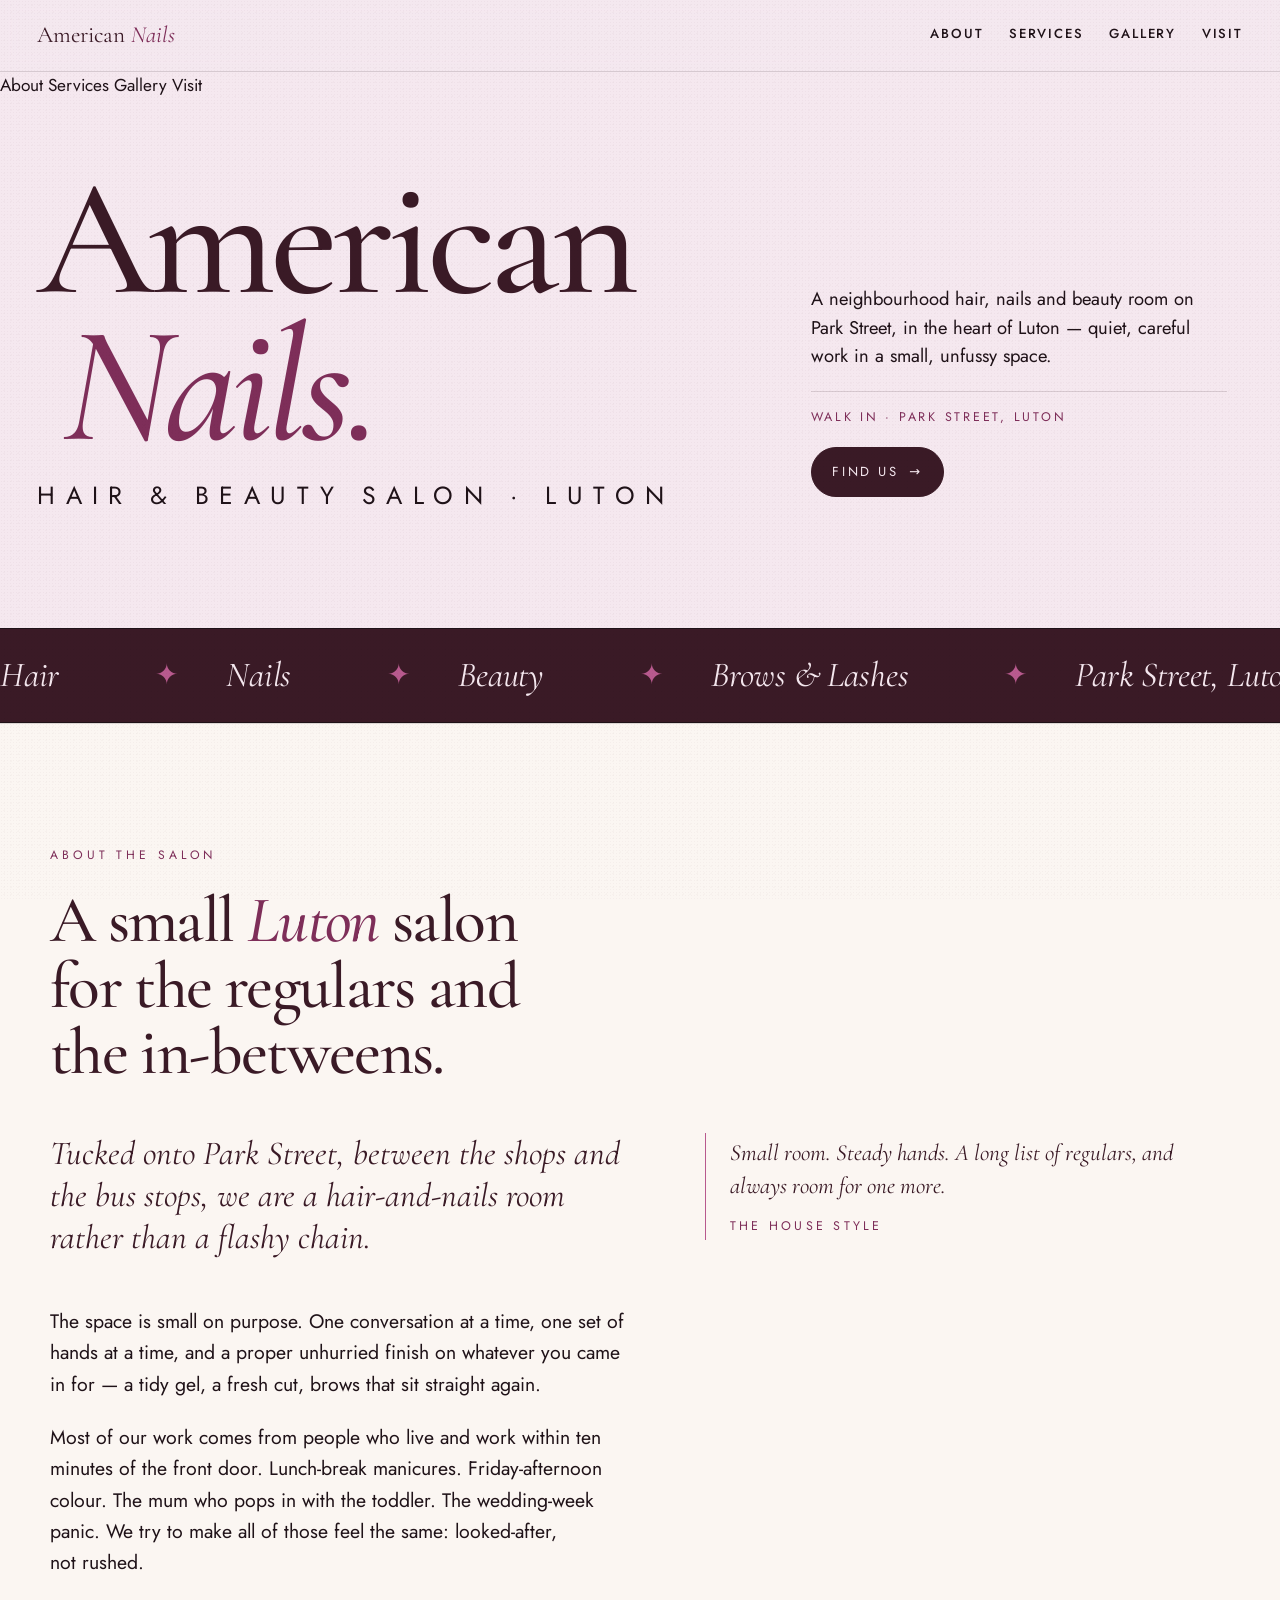
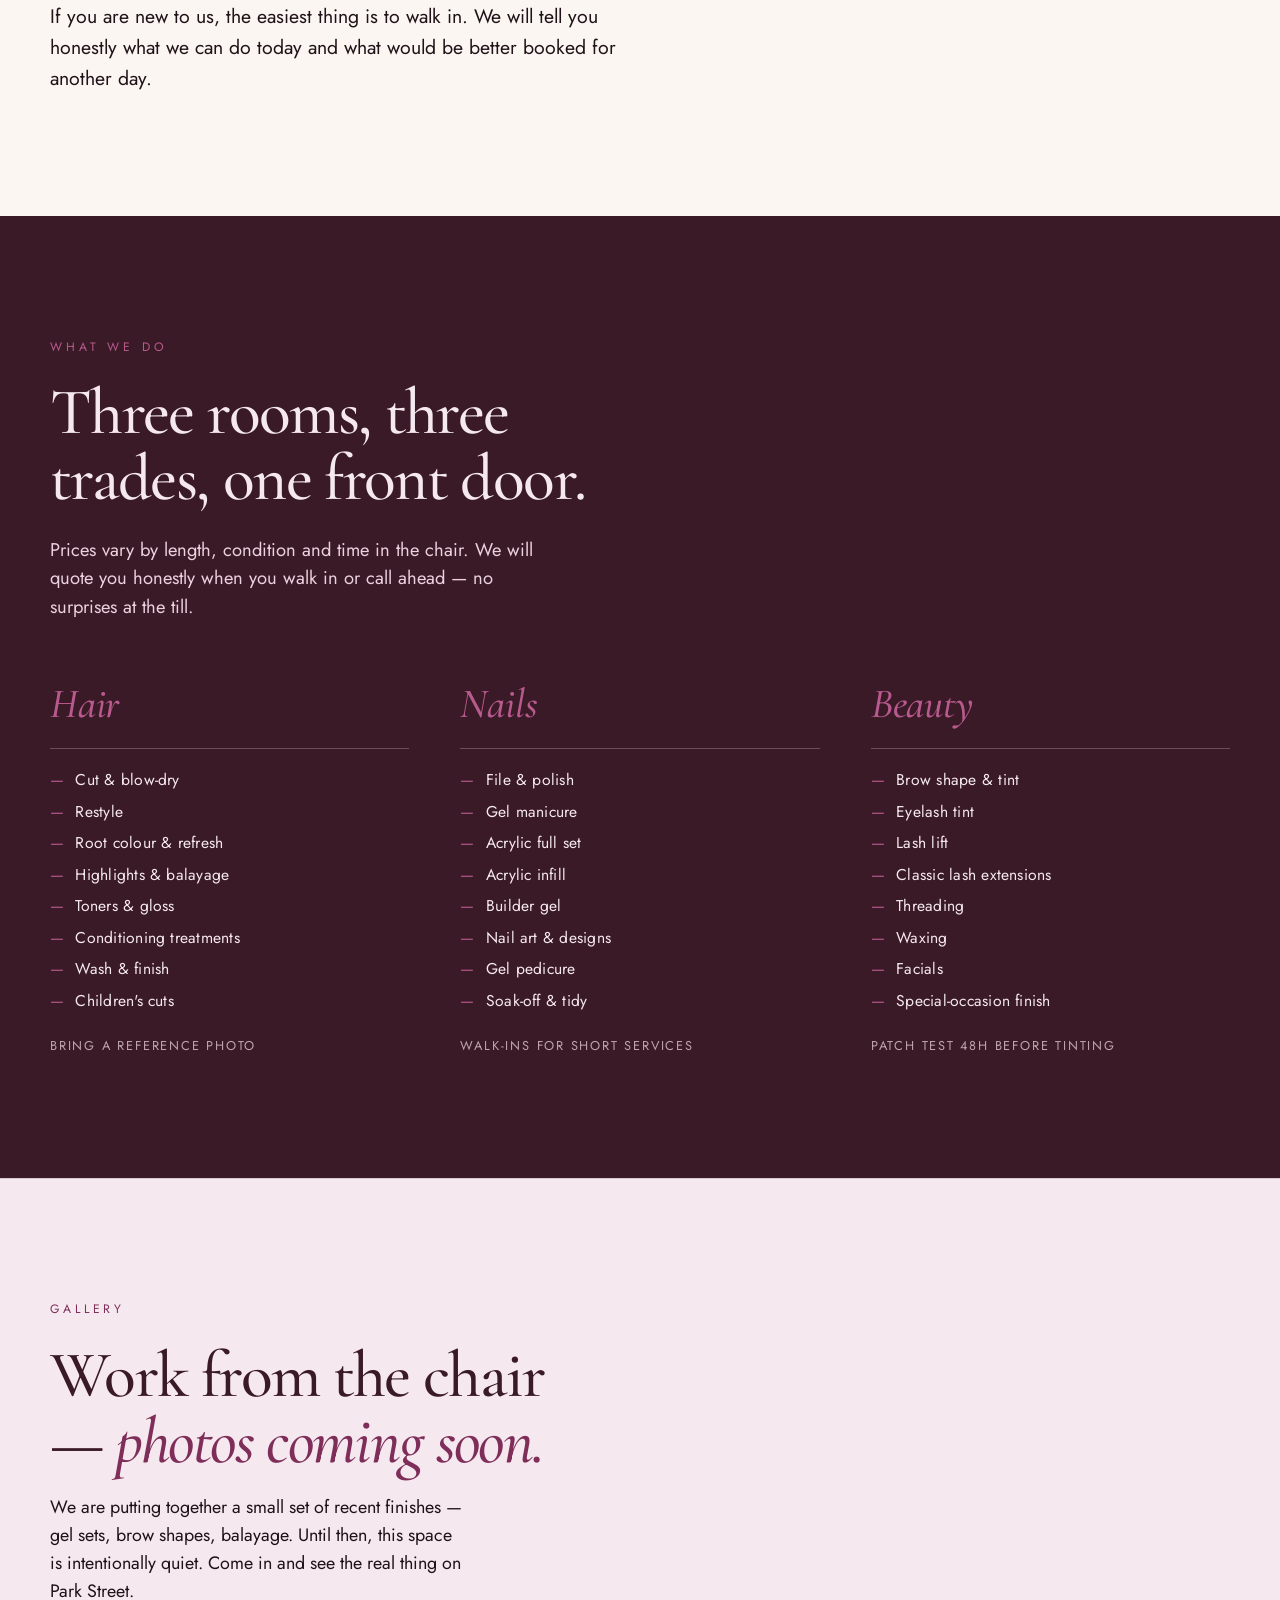
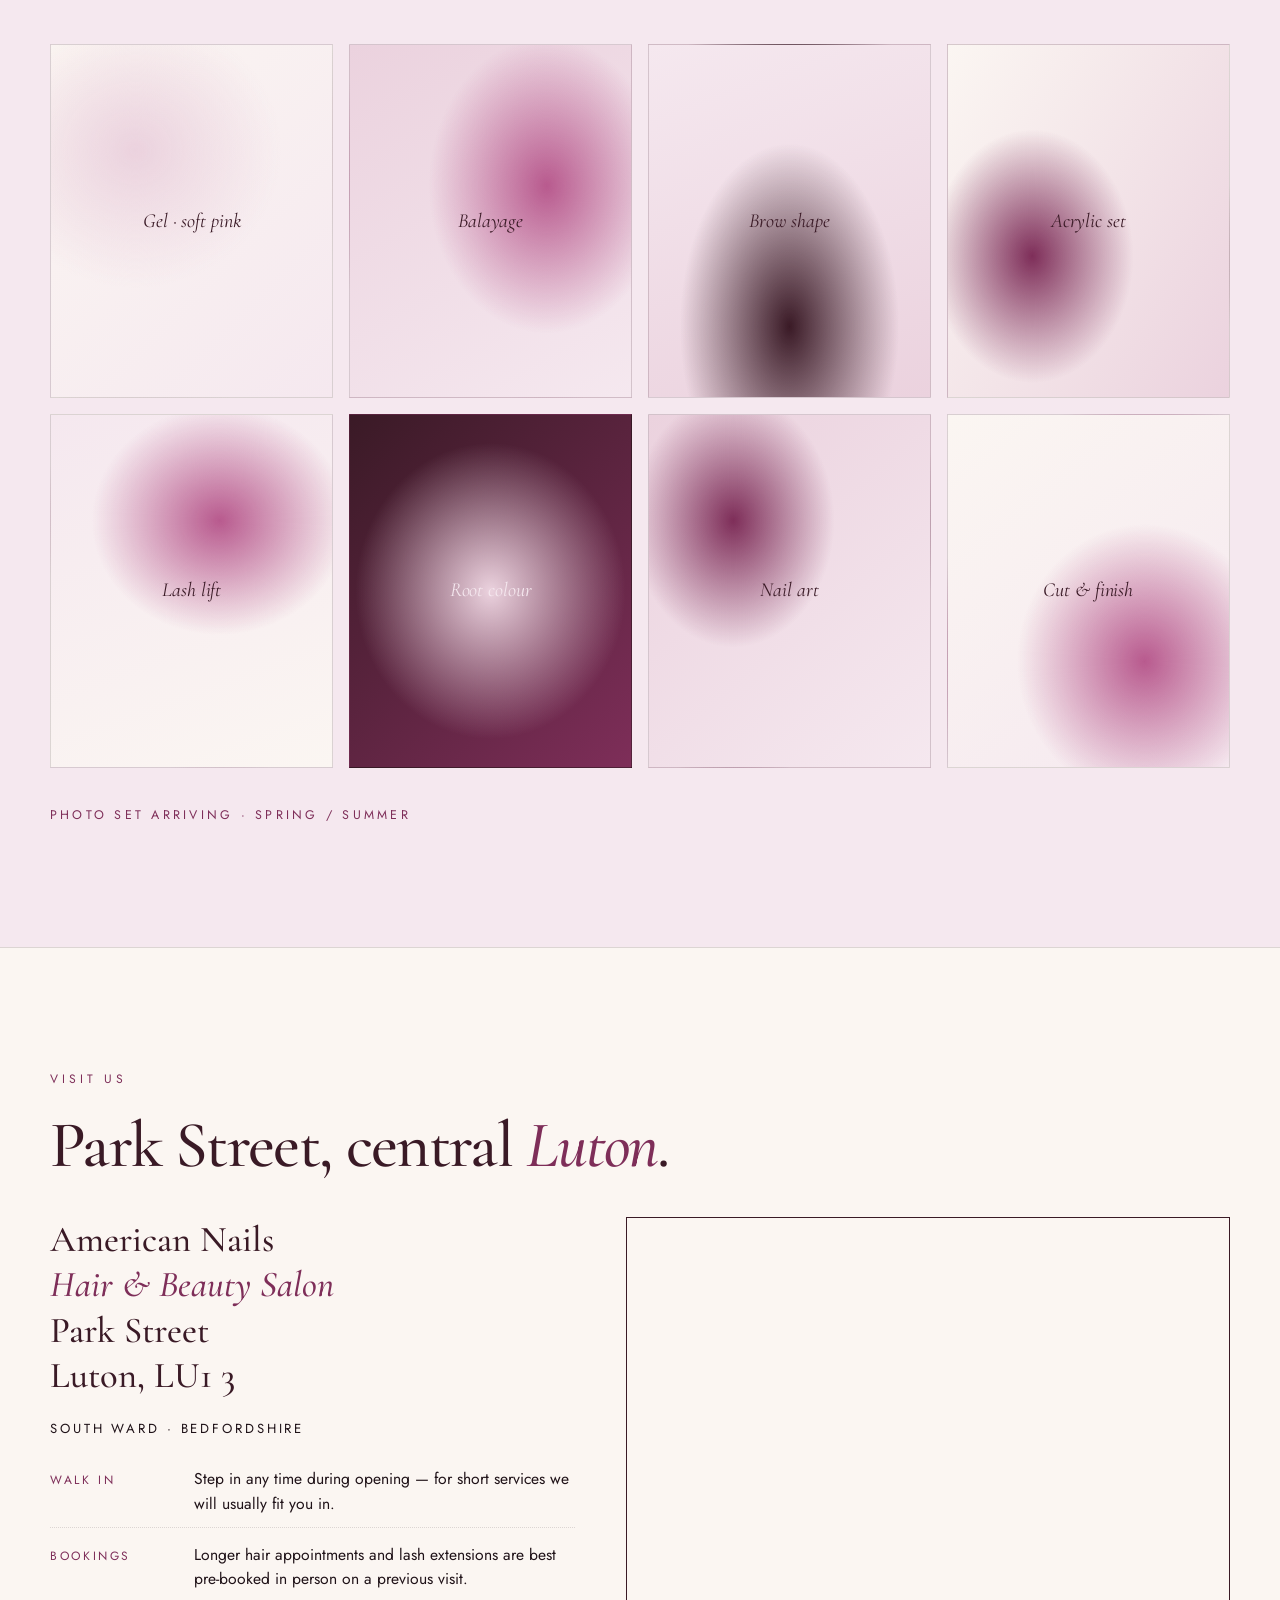
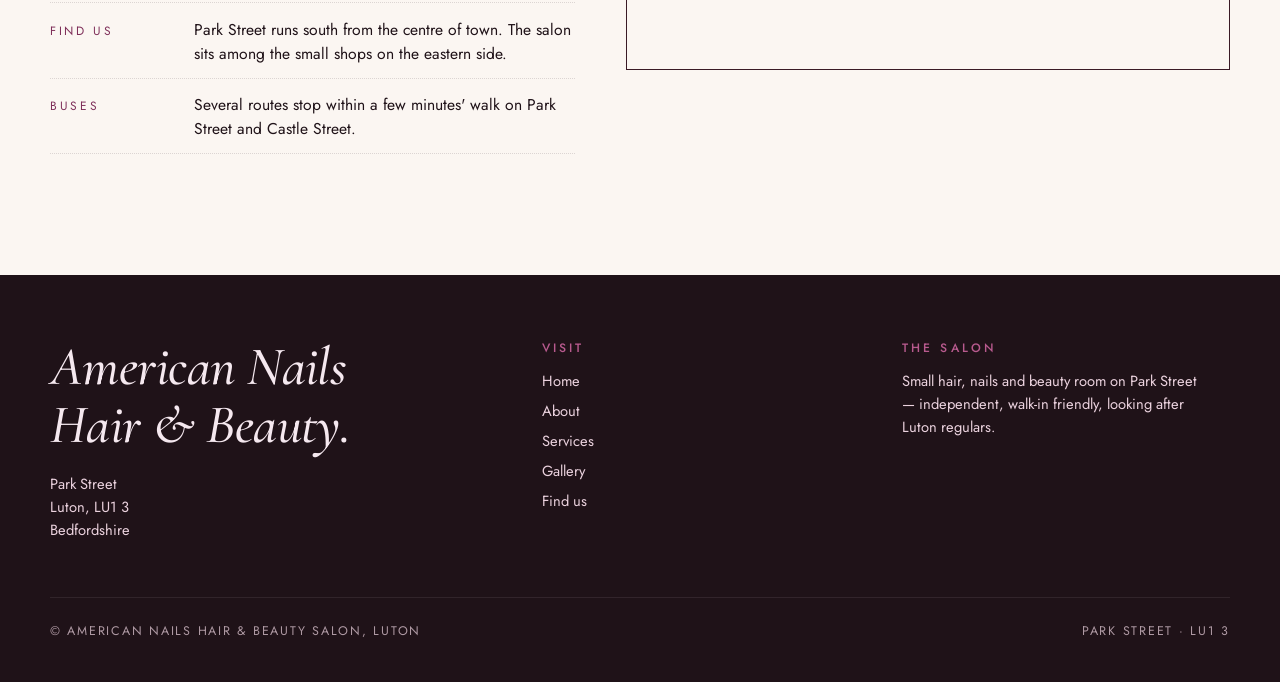
==== commit 798ec59d: "Build Jr · american-nails-hair-beauty-salon · 2026-05-30" ====
--- a/index.html
+++ b/index.html
@@ -3,209 +3,918 @@
 <head>
 <meta charset="utf-8">
 <meta name="viewport" content="width=device-width, initial-scale=1">
+<meta name="theme-color" content="#3A1A26">
 <title>American Nails Hair &amp; Beauty Salon — Park Street, Luton</title>
-<meta name="description" content="A neighbourhood nail, hair and beauty salon on Park Street, Luton — open since 2002. Gel, acrylic, pedicure, cuts, colour, brows, lashes and waxing.">
+<meta name="description" content="A neighbourhood hair, nails and beauty salon on Park Street in central Luton. Walk in or visit us.">
+
 <link rel="preconnect" href="https://fonts.googleapis.com">
 <link rel="preconnect" href="https://fonts.gstatic.com" crossorigin>
-<link href="https://fonts.googleapis.com/css2?family=Cormorant+Garamond:ital,wght@0,300;0,500;0,700;1,400;1,500&family=Jost:wght@300;400;500;600&display=swap" rel="stylesheet">
-<link rel="stylesheet" href="styles.css">
+<link rel="stylesheet" href="https://fonts.googleapis.com/css2?family=Cormorant+Garamond:ital,wght@0,300;0,500;0,700;1,400;1,500;1,700&family=Jost:wght@300;400;500;600&display=swap">
+
+<style>
+/* ────────────────────────────────────────────────────────────────
+   American Nails Hair & Beauty Salon · Park Street, Luton
+   Type:  Cormorant Garamond (italic display) + Jost (geometric body)
+   Mood:  refined-feminine, oxblood-grounded, no glitz
+   ──────────────────────────────────────────────────────────────── */
+
+:root {
+  --rose:        #B85A8E;
+  --rose-deep:   #7E2E59;
+  --blush:       #F5E8EF;
+  --blush-warm:  #EBD2DE;
+  --paper:       #FBF6F2;
+  --plum:        #3A1A26;
+  --ink:         #1F1218;
+  --rule:        rgba(31, 18, 24, .14);
+
+  --display: "Cormorant Garamond", "Times New Roman", serif;
+  --body:    "Jost", system-ui, sans-serif;
+
+  --gutter:  clamp(1.25rem, 2.4vw + .4rem, 2.75rem);
+  --section: clamp(4.5rem, 7vw + 2rem, 9rem);
+  --measure: 38rem;
+}
+
+*, *::before, *::after { box-sizing: border-box; }
+
+html {
+  -webkit-text-size-adjust: 100%;
+  scroll-behavior: smooth;
+}
+
+body {
+  margin: 0;
+  background: var(--blush);
+  color: var(--ink);
+  font-family: var(--body);
+  font-weight: 400;
+  font-size: clamp(0.98rem, 0.78rem + 0.45vw, 1.08rem);
+  line-height: 1.55;
+  text-rendering: optimizeLegibility;
+  -webkit-font-smoothing: antialiased;
+  overflow-x: hidden;
+}
+
+/* Faint paper grain — kills the digital flatness */
+body::before {
+  content: "";
+  position: fixed;
+  inset: 0;
+  pointer-events: none;
+  z-index: 999;
+  opacity: .06;
+  mix-blend-mode: multiply;
+  background-image:
+    radial-gradient(rgba(58,26,38,.6) 1px, transparent 1px),
+    radial-gradient(rgba(58,26,38,.4) 1px, transparent 1px);
+  background-size: 3px 3px, 7px 7px;
+  background-position: 0 0, 1px 2px;
+}
+
+h1, h2, h3, h4 {
+  font-family: var(--display);
+  font-weight: 500;
+  margin: 0;
+  text-wrap: balance;
+  letter-spacing: -0.01em;
+  color: var(--plum);
+}
+
+p { margin: 0; text-wrap: pretty; hyphens: auto; }
+
+a { color: inherit; text-decoration: none; }
+
+::selection { background: var(--plum); color: var(--blush); }
+
+.italic { font-style: italic; font-weight: 500; }
+
+/* ────── header ────── */
+.topbar {
+  position: sticky;
+  top: 0;
+  z-index: 50;
+  display: grid;
+  grid-template-columns: 1fr auto;
+  align-items: center;
+  gap: 1rem;
+  padding: 1.1rem var(--gutter);
+  background: rgba(245, 232, 239, .82);
+  -webkit-backdrop-filter: blur(8px);
+  backdrop-filter: blur(8px);
+  border-bottom: 1px solid var(--rule);
+}
+
+.mark {
+  font-family: var(--display);
+  font-size: clamp(1.15rem, .9vw + .9rem, 1.45rem);
+  letter-spacing: -.005em;
+  color: var(--plum);
+  display: inline-flex;
+  align-items: baseline;
+  gap: .25em;
+}
+.mark em { font-style: italic; color: var(--rose-deep); }
+
+nav.primary {
+  display: flex;
+  gap: clamp(1rem, 2vw, 2.2rem);
+  align-items: baseline;
+  font-size: .82rem;
+  letter-spacing: .14em;
+  text-transform: uppercase;
+  font-weight: 500;
+}
+nav.primary a {
+  position: relative;
+  color: var(--ink);
+  padding-bottom: .2rem;
+}
+nav.primary a::after {
+  content: "";
+  position: absolute; left: 0; right: 100%;
+  bottom: 0; height: 1px;
+  background: var(--rose-deep);
+  transition: right .35s cubic-bezier(.2,.7,.2,1);
+}
+nav.primary a:hover::after,
+nav.primary a:focus-visible::after { right: 0; }
+
+.nav-toggle, .nav-burger { display: none; }
+
+/* ────── hero ────── */
+.hero {
+  padding: clamp(2.5rem, 4vw + 1rem, 5rem) var(--gutter) var(--section);
+  position: relative;
+}
+
+.hero__grid {
+  display: grid;
+  grid-template-columns: minmax(0, 1.7fr) minmax(0, 1fr);
+  gap: clamp(1.5rem, 3vw, 4rem);
+  align-items: end;
+  max-width: 1320px;
+  margin: 0 auto;
+}
+
+.hero h1 {
+  font-size: clamp(3.4rem, 13vw, 11.5rem);
+  line-height: .88;
+  letter-spacing: -.035em;
+  font-weight: 500;
+  color: var(--plum);
+}
+.hero h1 .row-1 { display: block; }
+.hero h1 .row-2 {
+  display: block;
+  font-style: italic;
+  font-weight: 500;
+  color: var(--rose-deep);
+  margin-left: clamp(.5rem, 2vw, 2.5rem);
+}
+.hero h1 .row-3 {
+  display: block;
+  font-size: clamp(1rem, 1.4vw + .6rem, 1.55rem);
+  font-family: var(--body);
+  font-weight: 400;
+  letter-spacing: .42em;
+  text-transform: uppercase;
+  color: var(--ink);
+  margin-top: clamp(1rem, 2vw, 1.75rem);
+}
+
+.hero__aside {
+  display: flex;
+  flex-direction: column;
+  gap: 1.25rem;
+  max-width: 26rem;
+  padding-bottom: .6rem;
+}
+.hero__aside p {
+  font-size: clamp(1rem, .9vw + .7rem, 1.15rem);
+  line-height: 1.55;
+  color: var(--ink);
+}
+.hero__aside .meta {
+  font-size: .78rem;
+  letter-spacing: .22em;
+  text-transform: uppercase;
+  color: var(--rose-deep);
+  border-top: 1px solid var(--rule);
+  padding-top: 1rem;
+}
+.hero__cta {
+  align-self: flex-start;
+  display: inline-flex;
+  align-items: center;
+  gap: .65rem;
+  padding: .85rem 1.3rem;
+  background: var(--plum);
+  color: var(--blush);
+  font-family: var(--body);
+  font-size: .82rem;
+  letter-spacing: .2em;
+  text-transform: uppercase;
+  border: 1px solid var(--plum);
+  border-radius: 999px;
+  transition: background .25s, color .25s, transform .25s;
+}
+.hero__cta:hover, .hero__cta:focus-visible {
+  background: var(--rose-deep);
+  border-color: var(--rose-deep);
+  transform: translateY(-1px);
+}
+.hero__cta::after { content: "→"; transition: transform .25s; }
+.hero__cta:hover::after { transform: translateX(3px); }
+
+/* ────── marquee strip ────── */
+.marquee {
+  background: var(--plum);
+  color: var(--blush);
+  border-top: 1px solid var(--ink);
+  border-bottom: 1px solid var(--ink);
+  overflow: hidden;
+  padding: 1.2rem 0;
+}
+.marquee__track {
+  display: flex;
+  gap: 3rem;
+  white-space: nowrap;
+  animation: scroll 38s linear infinite;
+  width: max-content;
+  font-family: var(--display);
+  font-style: italic;
+  font-size: clamp(1.4rem, 2.4vw + .5rem, 2.2rem);
+  letter-spacing: -.005em;
+}
+.marquee__track span {
+  display: inline-flex;
+  align-items: center;
+  gap: 3rem;
+}
+.marquee__track span::after {
+  content: "✦";
+  font-style: normal;
+  font-size: .8em;
+  color: var(--rose);
+  margin-left: 3rem;
+}
+@keyframes scroll {
+  to { transform: translateX(-50%); }
+}
+@media (prefers-reduced-motion: reduce) {
+  .marquee__track { animation: none; }
+}
+
+/* ────── section shell ────── */
+section.slab {
+  padding: var(--section) var(--gutter);
+  border-top: 1px solid var(--rule);
+}
+section.slab.paper { background: var(--paper); }
+section.slab.deep {
+  background: var(--plum);
+  color: var(--blush);
+  border-top: none;
+}
+section.slab.deep h2 { color: var(--blush); }
+section.slab.deep .eyebrow { color: var(--rose); }
+
+.slab__inner {
+  max-width: 1180px;
+  margin: 0 auto;
+}
+
+.eyebrow {
+  font-family: var(--body);
+  font-size: .76rem;
+  letter-spacing: .32em;
+  text-transform: uppercase;
+  color: var(--rose-deep);
+  margin-bottom: 1.5rem;
+}
+
+h2.section-title {
+  font-size: clamp(2.2rem, 4.5vw + .5rem, 4.4rem);
+  line-height: 1;
+  letter-spacing: -.025em;
+  font-weight: 500;
+  max-width: 22ch;
+}
+h2.section-title em { color: var(--rose-deep); }
+
+/* ────── about ────── */
+.about__grid {
+  display: grid;
+  grid-template-columns: 1fr;
+  gap: clamp(2rem, 4vw, 4.5rem);
+  margin-top: clamp(2rem, 4vw, 3rem);
+}
+@media (min-width: 800px) {
+  .about__grid {
+    grid-template-columns: minmax(0, 1.15fr) minmax(0, 1fr);
+    align-items: start;
+  }
+}
+.about__copy p + p { margin-top: 1.15em; }
+.about__copy p {
+  font-size: clamp(1.05rem, .8vw + .75rem, 1.22rem);
+  line-height: 1.6;
+  max-width: 36rem;
+}
+.about__copy .lede {
+  font-family: var(--display);
+  font-style: italic;
+  font-size: clamp(1.5rem, 1.5vw + 1rem, 2.1rem);
+  line-height: 1.25;
+  color: var(--plum);
+  margin-bottom: 1.4em;
+}
+
+.about__pull {
+  align-self: start;
+  border-left: 1px solid var(--rose);
+  padding: .25rem 0 .25rem 1.5rem;
+  font-family: var(--display);
+  font-style: italic;
+  font-size: clamp(1.15rem, 1vw + .8rem, 1.45rem);
+  line-height: 1.4;
+  color: var(--plum);
+}
+.about__pull cite {
+  display: block;
+  margin-top: 1rem;
+  font-family: var(--body);
+  font-style: normal;
+  font-size: .78rem;
+  letter-spacing: .26em;
+  text-transform: uppercase;
+  color: var(--rose-deep);
+}
+
+/* ────── services ────── */
+.services__intro {
+  max-width: 32rem;
+  margin: 1.5rem 0 clamp(2.5rem, 4vw, 4rem);
+  font-size: clamp(1rem, .7vw + .8rem, 1.15rem);
+  color: var(--blush-warm);
+}
+section.slab.deep .services__intro { color: var(--blush-warm); }
+
+.services {
+  display: grid;
+  grid-template-columns: 1fr;
+  gap: clamp(2.5rem, 4vw, 4.5rem);
+}
+@media (min-width: 750px) {
+  .services { grid-template-columns: repeat(3, 1fr); }
+}
+
+.service h3 {
+  font-family: var(--display);
+  font-style: italic;
+  font-size: clamp(1.85rem, 2vw + 1rem, 2.6rem);
+  font-weight: 500;
+  color: var(--rose);
+  letter-spacing: -.005em;
+  border-bottom: 1px solid rgba(245, 232, 239, .25);
+  padding-bottom: .7rem;
+  margin-bottom: 1.25rem;
+}
+.service ul {
+  list-style: none;
+  padding: 0;
+  margin: 0;
+  display: flex;
+  flex-direction: column;
+  gap: .55rem;
+}
+.service li {
+  font-family: var(--body);
+  font-size: .98rem;
+  letter-spacing: .015em;
+  line-height: 1.45;
+  color: var(--blush);
+  display: flex;
+  align-items: baseline;
+  gap: .7rem;
+}
+.service li::before {
+  content: "—";
+  color: var(--rose);
+  flex-shrink: 0;
+}
+.service__note {
+  margin-top: 1.5rem;
+  font-size: .8rem;
+  letter-spacing: .14em;
+  text-transform: uppercase;
+  color: var(--blush-warm);
+  opacity: .75;
+}
+
+/* ────── gallery ────── */
+.gallery__intro {
+  max-width: 28rem;
+  margin: 1.25rem 0 clamp(2rem, 3vw, 3rem);
+  font-size: clamp(1rem, .7vw + .8rem, 1.12rem);
+}
+
+.gallery__grid {
+  display: grid;
+  grid-template-columns: repeat(2, 1fr);
+  gap: clamp(.6rem, 1.2vw, 1.2rem);
+}
+@media (min-width: 700px) {
+  .gallery__grid { grid-template-columns: repeat(4, 1fr); }
+}
+.tile {
+  aspect-ratio: 4 / 5;
+  border: 1px solid var(--rule);
+  position: relative;
+  overflow: hidden;
+  display: grid;
+  place-items: center;
+  text-align: center;
+  padding: 1rem;
+}
+.tile:nth-child(1) {
+  background:
+    radial-gradient(80% 60% at 30% 30%, var(--blush-warm), transparent 65%),
+    linear-gradient(135deg, var(--paper), var(--blush));
+}
+.tile:nth-child(2) {
+  background:
+    radial-gradient(70% 70% at 70% 40%, var(--rose), transparent 60%),
+    linear-gradient(150deg, var(--blush-warm), var(--blush));
+}
+.tile:nth-child(3) {
+  background:
+    radial-gradient(60% 80% at 50% 80%, var(--plum), transparent 65%),
+    linear-gradient(160deg, var(--blush), var(--blush-warm));
+}
+.tile:nth-child(4) {
+  background:
+    radial-gradient(60% 60% at 30% 60%, var(--rose-deep), transparent 60%),
+    linear-gradient(120deg, var(--paper), var(--blush-warm));
+}
+.tile:nth-child(5) {
+  background:
+    radial-gradient(70% 50% at 60% 30%, var(--rose), transparent 65%),
+    linear-gradient(160deg, var(--blush), var(--paper));
+}
+.tile:nth-child(6) {
+  background:
+    radial-gradient(80% 70% at 50% 50%, var(--blush-warm), transparent 60%),
+    linear-gradient(135deg, var(--plum), var(--rose-deep));
+  color: var(--blush);
+}
+.tile:nth-child(7) {
+  background:
+    radial-gradient(60% 60% at 30% 30%, var(--rose-deep), transparent 60%),
+    linear-gradient(140deg, var(--blush-warm), var(--blush));
+}
+.tile:nth-child(8) {
+  background:
+    radial-gradient(70% 60% at 70% 70%, var(--rose), transparent 65%),
+    linear-gradient(140deg, var(--paper), var(--blush));
+}
+
+.tile__label {
+  position: relative;
+  font-family: var(--display);
+  font-style: italic;
+  font-size: clamp(1rem, .7vw + .7rem, 1.25rem);
+  color: var(--plum);
+  letter-spacing: -.005em;
+  z-index: 1;
+}
+.tile:nth-child(6) .tile__label { color: var(--blush); }
+
+.gallery__caption {
+  margin-top: clamp(2rem, 3vw, 3rem);
+  font-size: .78rem;
+  letter-spacing: .26em;
+  text-transform: uppercase;
+  color: var(--rose-deep);
+}
+
+/* ────── contact ────── */
+.contact__grid {
+  display: grid;
+  grid-template-columns: 1fr;
+  gap: clamp(2rem, 4vw, 4rem);
+  margin-top: clamp(2rem, 3vw, 3rem);
+}
+@media (min-width: 850px) {
+  .contact__grid {
+    grid-template-columns: minmax(0, 1fr) minmax(0, 1.15fr);
+    align-items: start;
+  }
+}
+
+.address {
+  font-family: var(--display);
+  font-size: clamp(1.5rem, 1.6vw + 1rem, 2.4rem);
+  line-height: 1.25;
+  font-weight: 500;
+  color: var(--plum);
+}
+.address em { color: var(--rose-deep); font-weight: 500; }
+.address__small {
+  margin-top: 1.25rem;
+  font-family: var(--body);
+  font-size: .82rem;
+  letter-spacing: .22em;
+  text-transform: uppercase;
+  color: var(--ink);
+}
+
+.contact__list {
+  list-style: none;
+  padding: 0;
+  margin: 1.75rem 0 0;
+  display: flex;
+  flex-direction: column;
+  gap: .9rem;
+  font-size: .98rem;
+}
+.contact__list li {
+  display: grid;
+  grid-template-columns: 8rem 1fr;
+  gap: 1rem;
+  align-items: baseline;
+  border-bottom: 1px dotted var(--rule);
+  padding-bottom: .7rem;
+}
+.contact__list dt {
+  font-size: .75rem;
+  letter-spacing: .22em;
+  text-transform: uppercase;
+  color: var(--rose-deep);
+}
+.contact__list dd { margin: 0; }
+
+.map {
+  aspect-ratio: 4 / 3;
+  border: 1px solid var(--plum);
+  background: var(--paper);
+  position: relative;
+  overflow: hidden;
+}
+.map iframe {
+  display: block;
+  width: 100%;
+  height: 100%;
+  border: 0;
+  filter: saturate(.85) contrast(1.02);
+}
+
+/* ────── footer ────── */
+footer.letterhead {
+  background: var(--ink);
+  color: var(--blush-warm);
+  padding: clamp(3rem, 5vw, 5rem) var(--gutter) 2.5rem;
+}
+.letterhead__inner {
+  max-width: 1180px;
+  margin: 0 auto;
+  display: grid;
+  grid-template-columns: 1fr;
+  gap: 2rem;
+}
+@media (min-width: 700px) {
+  .letterhead__inner {
+    grid-template-columns: minmax(0, 1.4fr) minmax(0, 1fr) minmax(0, 1fr);
+  }
+}
+.letterhead h3 {
+  font-family: var(--display);
+  font-style: italic;
+  font-size: clamp(2rem, 3vw + 1rem, 3.4rem);
+  font-weight: 500;
+  color: var(--blush);
+  line-height: 1.05;
+  letter-spacing: -.01em;
+  margin-bottom: 1.2rem;
+}
+.letterhead p, .letterhead a {
+  font-size: .92rem;
+  line-height: 1.55;
+  color: var(--blush-warm);
+}
+.letterhead h4 {
+  font-family: var(--body);
+  font-size: .76rem;
+  letter-spacing: .26em;
+  text-transform: uppercase;
+  color: var(--rose);
+  margin-bottom: .75rem;
+  font-weight: 500;
+}
+.letterhead nav { display: flex; flex-direction: column; gap: .45rem; }
+.letterhead nav a:hover { color: var(--rose); }
+.letterhead .colophon {
+  grid-column: 1 / -1;
+  border-top: 1px solid rgba(245, 232, 239, .12);
+  margin-top: 1.5rem;
+  padding-top: 1.5rem;
+  display: flex;
+  flex-wrap: wrap;
+  gap: 1rem 2rem;
+  justify-content: space-between;
+  font-size: .78rem;
+  letter-spacing: .14em;
+  text-transform: uppercase;
+  color: var(--blush-warm);
+  opacity: .7;
+}
+
+/* ────── scroll-driven reveals ────── */
+@supports (animation-timeline: view()) {
+  .reveal {
+    animation: rise both;
+    animation-timeline: view();
+    animation-range: entry 0% cover 25%;
+  }
+  @keyframes rise {
+    from { opacity: 0; transform: translateY(2.2rem); }
+    to   { opacity: 1; transform: translateY(0); }
+  }
+}
+
+/* ────── mobile nav ────── */
+@media (max-width: 720px) {
+  nav.primary { display: none; }
+  .nav-burger {
+    display: inline-flex;
+    align-items: center;
+    gap: .5rem;
+    font-family: var(--body);
+    font-size: .8rem;
+    letter-spacing: .22em;
+    text-transform: uppercase;
+    color: var(--plum);
+    cursor: pointer;
+    padding: .35rem .8rem;
+    border: 1px solid var(--plum);
+    border-radius: 999px;
+  }
+  .nav-toggle:checked ~ .mobile-nav { display: flex; }
+  .mobile-nav {
+    display: none;
+    flex-direction: column;
+    gap: .35rem;
+    padding: .6rem var(--gutter) 1.5rem;
+    background: var(--blush);
+    border-bottom: 1px solid var(--rule);
+    font-family: var(--body);
+    font-size: .98rem;
+    letter-spacing: .14em;
+    text-transform: uppercase;
+  }
+  .mobile-nav a {
+    padding: .85rem 0;
+    border-bottom: 1px solid var(--rule);
+    color: var(--plum);
+  }
+  .mobile-nav a:last-child { border-bottom: 0; }
+
+  .hero__grid {
+    grid-template-columns: 1fr;
+    align-items: start;
+  }
+  .hero__aside { padding-top: 1.5rem; border-top: 1px solid var(--rule); }
+  .contact__list li { grid-template-columns: 7rem 1fr; }
+}
+
+@media (max-width: 480px) {
+  .gallery__grid { grid-template-columns: 1fr 1fr; }
+  .contact__list li {
+    grid-template-columns: 1fr;
+    gap: .2rem;
+  }
+}
+
+/* mobile nav is checkbox-driven; hide checkbox visually */
+.nav-toggle { position: absolute; opacity: 0; pointer-events: none; }
+</style>
 </head>
+
 <body>
 
 <header class="topbar">
-  <a href="index.html" class="mark">American <em>Nails</em></a>
-  <nav aria-label="primary">
-    <a href="about.html">About</a>
-    <a href="services.html">Services</a>
-    <a href="gallery.html">Gallery</a>
-    <a href="contact.html">Visit</a>
-    <a class="call" href="tel:+441582455900">01582 455900</a>
+  <a href="#home" class="mark">American <em>Nails</em></a>
+  <nav class="primary" aria-label="Primary">
+    <a href="#about">About</a>
+    <a href="#services">Services</a>
+    <a href="#gallery">Gallery</a>
+    <a href="#contact">Visit</a>
   </nav>
-  <label for="nav-toggle" class="nav-burger" aria-label="Menu">Menu</label>
+  <label for="nav-toggle" class="nav-burger" aria-label="Open menu">Menu</label>
 </header>
 <input id="nav-toggle" class="nav-toggle" type="checkbox" aria-hidden="true">
-<div class="mobile-nav" aria-label="mobile">
-  <a href="about.html">About</a>
-  <a href="services.html">Services</a>
-  <a href="gallery.html">Gallery</a>
-  <a href="contact.html">Visit</a>
-  <a class="phone" href="tel:+441582455900">Call · 01582 455900</a>
+<div class="mobile-nav" aria-label="Mobile">
+  <a href="#about">About</a>
+  <a href="#services">Services</a>
+  <a href="#gallery">Gallery</a>
+  <a href="#contact">Visit</a>
 </div>
 
-<section id="top" class="hero">
+<!-- ───────────── HOME ───────────── -->
+<section id="home" class="hero">
   <div class="hero__grid">
     <h1>
-      American
-      <span class="italic">Nails.</span>
-      <span class="small-row">Hair &nbsp;·&nbsp; Beauty &nbsp;·&nbsp; Luton &nbsp;·&nbsp; Est. 2002</span>
+      <span class="row-1">American</span>
+      <span class="row-2">Nails.</span>
+      <span class="row-3">Hair &amp; Beauty Salon · Luton</span>
     </h1>
     <aside class="hero__aside">
-      <p>A nail, hair and beauty salon on Park Street, Luton — open and busy on this same corner for more than twenty years. Walk in for a tidy gel; stay for the chair, the chatter, the proper finish.</p>
-      <div class="meta">Walk-ins welcome · Mon — Sat</div>
+      <p>A neighbourhood hair, nails and beauty room on Park Street, in the heart of Luton — quiet, careful work in a small, unfussy space.</p>
+      <div class="meta">Walk in · Park Street, Luton</div>
+      <a href="#contact" class="hero__cta">Find Us</a>
     </aside>
   </div>
 </section>
 
-<section class="marquee" aria-hidden="true">
+<!-- marquee strip -->
+<div class="marquee" aria-hidden="true">
   <div class="marquee__track">
-    <span>Gel manicure</span><span class="dot">✶</span>
-    <span>Acrylic extensions</span><span class="dot">✶</span>
-    <span>Dip powder</span><span class="dot">✶</span>
-    <span>Pedicure</span><span class="dot">✶</span>
-    <span>Cut &amp; blow-dry</span><span class="dot">✶</span>
-    <span>Colour</span><span class="dot">✶</span>
-    <span>Threading</span><span class="dot">✶</span>
-    <span>Waxing</span><span class="dot">✶</span>
-    <span>Lashes</span><span class="dot">✶</span>
-    <span>Brows</span><span class="dot">✶</span>
-    <span>Gel manicure</span><span class="dot">✶</span>
-    <span>Acrylic extensions</span><span class="dot">✶</span>
-    <span>Dip powder</span><span class="dot">✶</span>
-    <span>Pedicure</span><span class="dot">✶</span>
-    <span>Cut &amp; blow-dry</span><span class="dot">✶</span>
-    <span>Colour</span><span class="dot">✶</span>
-    <span>Threading</span><span class="dot">✶</span>
-    <span>Waxing</span><span class="dot">✶</span>
-    <span>Lashes</span><span class="dot">✶</span>
-    <span>Brows</span><span class="dot">✶</span>
+    <span>Hair</span><span>Nails</span><span>Beauty</span><span>Brows &amp; Lashes</span><span>Park Street, Luton</span><span>Walk-ins welcome</span>
+    <span>Hair</span><span>Nails</span><span>Beauty</span><span>Brows &amp; Lashes</span><span>Park Street, Luton</span><span>Walk-ins welcome</span>
+  </div>
+</div>
+
+<!-- ───────────── ABOUT ───────────── -->
+<section id="about" class="slab paper">
+  <div class="slab__inner">
+    <p class="eyebrow reveal">About the salon</p>
+    <h2 class="section-title reveal">A small <em>Luton</em> salon for the regulars and the in-betweens.</h2>
+    <div class="about__grid">
+      <div class="about__copy">
+        <p class="lede reveal">Tucked onto Park Street, between the shops and the bus stops, we are a hair-and-nails room rather than a flashy chain.</p>
+        <p class="reveal">The space is small on purpose. One conversation at a time, one set of hands at a time, and a proper unhurried finish on whatever you came in for — a tidy gel, a fresh cut, brows that sit straight again.</p>
+        <p class="reveal">Most of our work comes from people who live and work within ten minutes of the front door. Lunch-break manicures. Friday-afternoon colour. The mum who pops in with the toddler. The wedding-week panic. We try to make all of those feel the same: looked-after, not rushed.</p>
+        <p class="reveal">If you are new to us, the easiest thing is to walk in. We will tell you honestly what we can do today and what would be better booked for another day.</p>
+      </div>
+      <aside class="about__pull reveal">
+        Small room. Steady hands. A long list of regulars, and always room for one more.
+        <cite>The house style</cite>
+      </aside>
+    </div>
   </div>
 </section>
 
-<section class="slab slab--cream about">
-  <div class="container about__grid">
-    <div class="reveal">
-      <div class="eyebrow">A salon on Park Street</div>
-      <h2>A quiet hour<br>in the middle<br>of town.</h2>
-    </div>
-    <div class="about__body reveal">
-      <p>American Nails has been a small nails, hair and beauty salon in the centre of Luton since 2002. The kind of place you nip into on a Saturday morning for a fresh set, or settle into on a Thursday evening for colour, conversation and a proper finish.</p>
-      <p>Our work is unfussy and careful. We take time over a cuticle the way other people take time over a haircut — whether you want a clean polished set for the week ahead, a sharp acrylic full-set for an occasion, or just a half-hour off your feet.</p>
-      <p>Walk-ins are welcome whenever the door is open. For colour and longer appointments, please ring ahead or drop in during the week to book.</p>
-      <div class="cta-row">
-        <a class="btn btn--rose" href="services.html">See the services <span class="arrow">→</span></a>
-        <a class="btn" href="tel:+441582455900">Call 01582 455900</a>
+<!-- ───────────── SERVICES ───────────── -->
+<section id="services" class="slab deep">
+  <div class="slab__inner">
+    <p class="eyebrow reveal">What we do</p>
+    <h2 class="section-title reveal">Three rooms, three trades, one front door.</h2>
+    <p class="services__intro reveal">Prices vary by length, condition and time in the chair. We will quote you honestly when you walk in or call ahead — no surprises at the till.</p>
+
+    <div class="services">
+      <div class="service reveal">
+        <h3>Hair</h3>
+        <ul>
+          <li>Cut &amp; blow-dry</li>
+          <li>Restyle</li>
+          <li>Root colour &amp; refresh</li>
+          <li>Highlights &amp; balayage</li>
+          <li>Toners &amp; gloss</li>
+          <li>Conditioning treatments</li>
+          <li>Wash &amp; finish</li>
+          <li>Children's cuts</li>
+        </ul>
+        <div class="service__note">Bring a reference photo</div>
+      </div>
+
+      <div class="service reveal">
+        <h3>Nails</h3>
+        <ul>
+          <li>File &amp; polish</li>
+          <li>Gel manicure</li>
+          <li>Acrylic full set</li>
+          <li>Acrylic infill</li>
+          <li>Builder gel</li>
+          <li>Nail art &amp; designs</li>
+          <li>Gel pedicure</li>
+          <li>Soak-off &amp; tidy</li>
+        </ul>
+        <div class="service__note">Walk-ins for short services</div>
+      </div>
+
+      <div class="service reveal">
+        <h3>Beauty</h3>
+        <ul>
+          <li>Brow shape &amp; tint</li>
+          <li>Eyelash tint</li>
+          <li>Lash lift</li>
+          <li>Classic lash extensions</li>
+          <li>Threading</li>
+          <li>Waxing</li>
+          <li>Facials</li>
+          <li>Special-occasion finish</li>
+        </ul>
+        <div class="service__note">Patch test 48h before tinting</div>
       </div>
     </div>
   </div>
 </section>
 
-<section class="slab slab--blush">
-  <div class="container">
-    <div class="reveal">
-      <div class="eyebrow">What's on offer</div>
-      <h2 style="font-size: clamp(2.4rem, 5vw, 4.2rem); font-style: italic; font-weight: 400; line-height: 1;">
-        Three trades,<br>one shop floor.
-      </h2>
+<!-- ───────────── GALLERY ───────────── -->
+<section id="gallery" class="slab">
+  <div class="slab__inner">
+    <p class="eyebrow reveal">Gallery</p>
+    <h2 class="section-title reveal">Work from the chair — <em>photos coming soon.</em></h2>
+    <p class="gallery__intro reveal">We are putting together a small set of recent finishes — gel sets, brow shapes, balayage. Until then, this space is intentionally quiet. Come in and see the real thing on Park Street.</p>
+
+    <div class="gallery__grid reveal">
+      <div class="tile"><span class="tile__label">Gel · soft pink</span></div>
+      <div class="tile"><span class="tile__label">Balayage</span></div>
+      <div class="tile"><span class="tile__label">Brow shape</span></div>
+      <div class="tile"><span class="tile__label">Acrylic set</span></div>
+      <div class="tile"><span class="tile__label">Lash lift</span></div>
+      <div class="tile"><span class="tile__label">Root colour</span></div>
+      <div class="tile"><span class="tile__label">Nail art</span></div>
+      <div class="tile"><span class="tile__label">Cut &amp; finish</span></div>
     </div>
 
-    <div class="menu">
-      <div class="menu__col reveal">
-        <h3>Nails</h3>
-        <ul>
-          <li>Gel manicure</li>
-          <li>Acrylic full set</li>
-          <li>Dip powder</li>
-          <li>Builder gel overlay</li>
-          <li>Pedicure</li>
-          <li>Nail art &amp; chrome</li>
-        </ul>
+    <p class="gallery__caption reveal">Photo set arriving · Spring / Summer</p>
+  </div>
+</section>
+
+<!-- ───────────── CONTACT ───────────── -->
+<section id="contact" class="slab paper">
+  <div class="slab__inner">
+    <p class="eyebrow reveal">Visit us</p>
+    <h2 class="section-title reveal">Park Street, central <em>Luton</em>.</h2>
+
+    <div class="contact__grid">
+      <div class="reveal">
+        <p class="address">
+          American Nails<br>
+          <em>Hair &amp; Beauty Salon</em><br>
+          Park Street<br>
+          Luton, LU1 3
+        </p>
+        <p class="address__small">South Ward · Bedfordshire</p>
+
+        <dl class="contact__list">
+          <li>
+            <dt>Walk in</dt>
+            <dd>Step in any time during opening — for short services we will usually fit you in.</dd>
+          </li>
+          <li>
+            <dt>Bookings</dt>
+            <dd>Longer hair appointments and lash extensions are best pre-booked in person on a previous visit.</dd>
+          </li>
+          <li>
+            <dt>Find us</dt>
+            <dd>Park Street runs south from the centre of town. The salon sits among the small shops on the eastern side.</dd>
+          </li>
+          <li>
+            <dt>Buses</dt>
+            <dd>Several routes stop within a few minutes' walk on Park Street and Castle Street.</dd>
+          </li>
+        </dl>
       </div>
-      <div class="menu__col reveal">
-        <h3>Hair</h3>
-        <ul>
-          <li>Cut &amp; blow-dry</li>
-          <li>Full head colour</li>
-          <li>Highlights &amp; foils</li>
-          <li>Toner &amp; gloss</li>
-          <li>Perm &amp; straightening</li>
-          <li>Bridal &amp; occasion</li>
-        </ul>
+
+      <div class="map reveal">
+        <iframe
+          title="Map showing American Nails Hair &amp; Beauty Salon on Park Street, Luton"
+          loading="lazy"
+          referrerpolicy="no-referrer-when-downgrade"
+          src="https://www.openstreetmap.org/export/embed.html?bbox=-0.4176797,51.8748022,-0.4076797,51.8808022&amp;layer=mapnik&amp;marker=51.8778022,-0.4126797"
+          allowfullscreen></iframe>
       </div>
-      <div class="menu__col reveal">
-        <h3>Beauty</h3>
-        <ul>
-          <li>Eyebrow threading</li>
-          <li>Brow shape &amp; tint</li>
-          <li>Lash lift</li>
-          <li>Classic lash extensions</li>
-          <li>Waxing</li>
-          <li>Facials</li>
-        </ul>
-      </div>
-    </div>
-
-    <div class="services__foot">
-      <em>Walk in to see today's prices — they're posted at the front of the salon, the way they have been for twenty-odd years.</em>
-      <a href="services.html">Full list of services →</a>
     </div>
   </div>
 </section>
 
-<section class="slab slab--blush-deep visit">
-  <div class="container visit__grid">
-    <div class="reveal">
-      <div class="eyebrow">Visit</div>
-      <h2>Find us on<br>Park Street.</h2>
-      <address>
-        <span>American Nails Hair &amp; Beauty Salon</span>
-        <span>20 Park Street</span>
-        <span>Luton, LU1 3EP</span>
-      </address>
-      <dl class="visit__meta">
-        <div>
-          <dt>Telephone</dt>
-          <dd><a href="tel:+441582455900">01582 455900</a></dd>
-        </div>
-        <div>
-          <dt>Hours</dt>
-          <dd>Mon – Fri · 9.00 – 18.30<br>Saturday · 9.00 – 18.00<br><span style="color: var(--rose-deep); font-style: italic;">Sunday · closed</span></dd>
-        </div>
-        <div>
-          <dt>To book</dt>
-          <dd>Walk-ins welcome through the day. For colour or longer appointments, ring ahead.</dd>
-        </div>
-      </dl>
+<!-- ───────────── FOOTER ───────────── -->
+<footer class="letterhead">
+  <div class="letterhead__inner">
+    <div>
+      <h3>American <em class="italic">Nails</em><br>Hair &amp; Beauty.</h3>
+      <p>Park Street<br>Luton, LU1 3<br>Bedfordshire</p>
     </div>
-
-    <div class="reveal">
-      <iframe
-        class="map-frame"
-        title="Map showing American Nails at 20 Park Street, Luton LU1 3EP"
-        loading="lazy"
-        referrerpolicy="no-referrer-when-downgrade"
-        src="https://www.openstreetmap.org/export/embed.html?bbox=-0.4176797%2C51.8728022%2C-0.4076797%2C51.8828022&amp;layer=mapnik&amp;marker=51.8778022%2C-0.4126797"></iframe>
-      <p style="margin-top: 0.75rem; font-size: 0.78rem; letter-spacing: 0.18em; text-transform: uppercase; color: var(--rose-deep);">
-        <a href="https://www.openstreetmap.org/?mlat=51.8778022&amp;mlon=-0.4126797#map=18/51.8778022/-0.4126797" target="_blank" rel="noopener">Open in maps →</a>
-      </p>
+    <div>
+      <h4>Visit</h4>
+      <nav>
+        <a href="#home">Home</a>
+        <a href="#about">About</a>
+        <a href="#services">Services</a>
+        <a href="#gallery">Gallery</a>
+        <a href="#contact">Find us</a>
+      </nav>
     </div>
-  </div>
-</section>
-
-<footer>
-  <div class="container">
-    <div class="foot__grid">
-      <div>
-        <p class="foot__title">American <em>Nails</em><br>Hair &amp; Beauty.</p>
-        <p style="margin-top: 1rem; color: rgba(245,232,239,0.65); font-size: 0.85rem; letter-spacing: 0.12em; text-transform: uppercase;">Park Street, Luton · since 2002</p>
-      </div>
-      <div class="foot__col">
-        <h4>Find us</h4>
-        <p>20 Park Street<br>Luton<br>LU1 3EP</p>
-        <p style="margin-top: 0.75rem;"><a href="https://www.openstreetmap.org/?mlat=51.8778022&amp;mlon=-0.4126797#map=18/51.8778022/-0.4126797" target="_blank" rel="noopener">Open in maps</a></p>
-      </div>
-      <div class="foot__col">
-        <h4>Call us</h4>
-        <p><a href="tel:+441582455900">01582 455900</a></p>
-        <p style="margin-top: 0.75rem;">Walk-ins welcome</p>
-      </div>
-      <div class="foot__col">
-        <h4>Hours</h4>
-        <p>Mon — Fri · 9.00 – 18.30<br>Saturday · 9.00 – 18.00<br>Sunday · closed</p>
-      </div>
+    <div>
+      <h4>The salon</h4>
+      <p>Small hair, nails and beauty room on Park Street — independent, walk-in friendly, looking after Luton regulars.</p>
     </div>
-    <div class="foot__rule">
-      <span>© American Nails Hair &amp; Beauty Salon · 20 Park Street, Luton</span>
-      <span>Established 2002</span>
+    <div class="colophon">
+      <span>© American Nails Hair &amp; Beauty Salon, Luton</span>
+      <span>Park Street · LU1 3</span>
     </div>
   </div>
 </footer>
